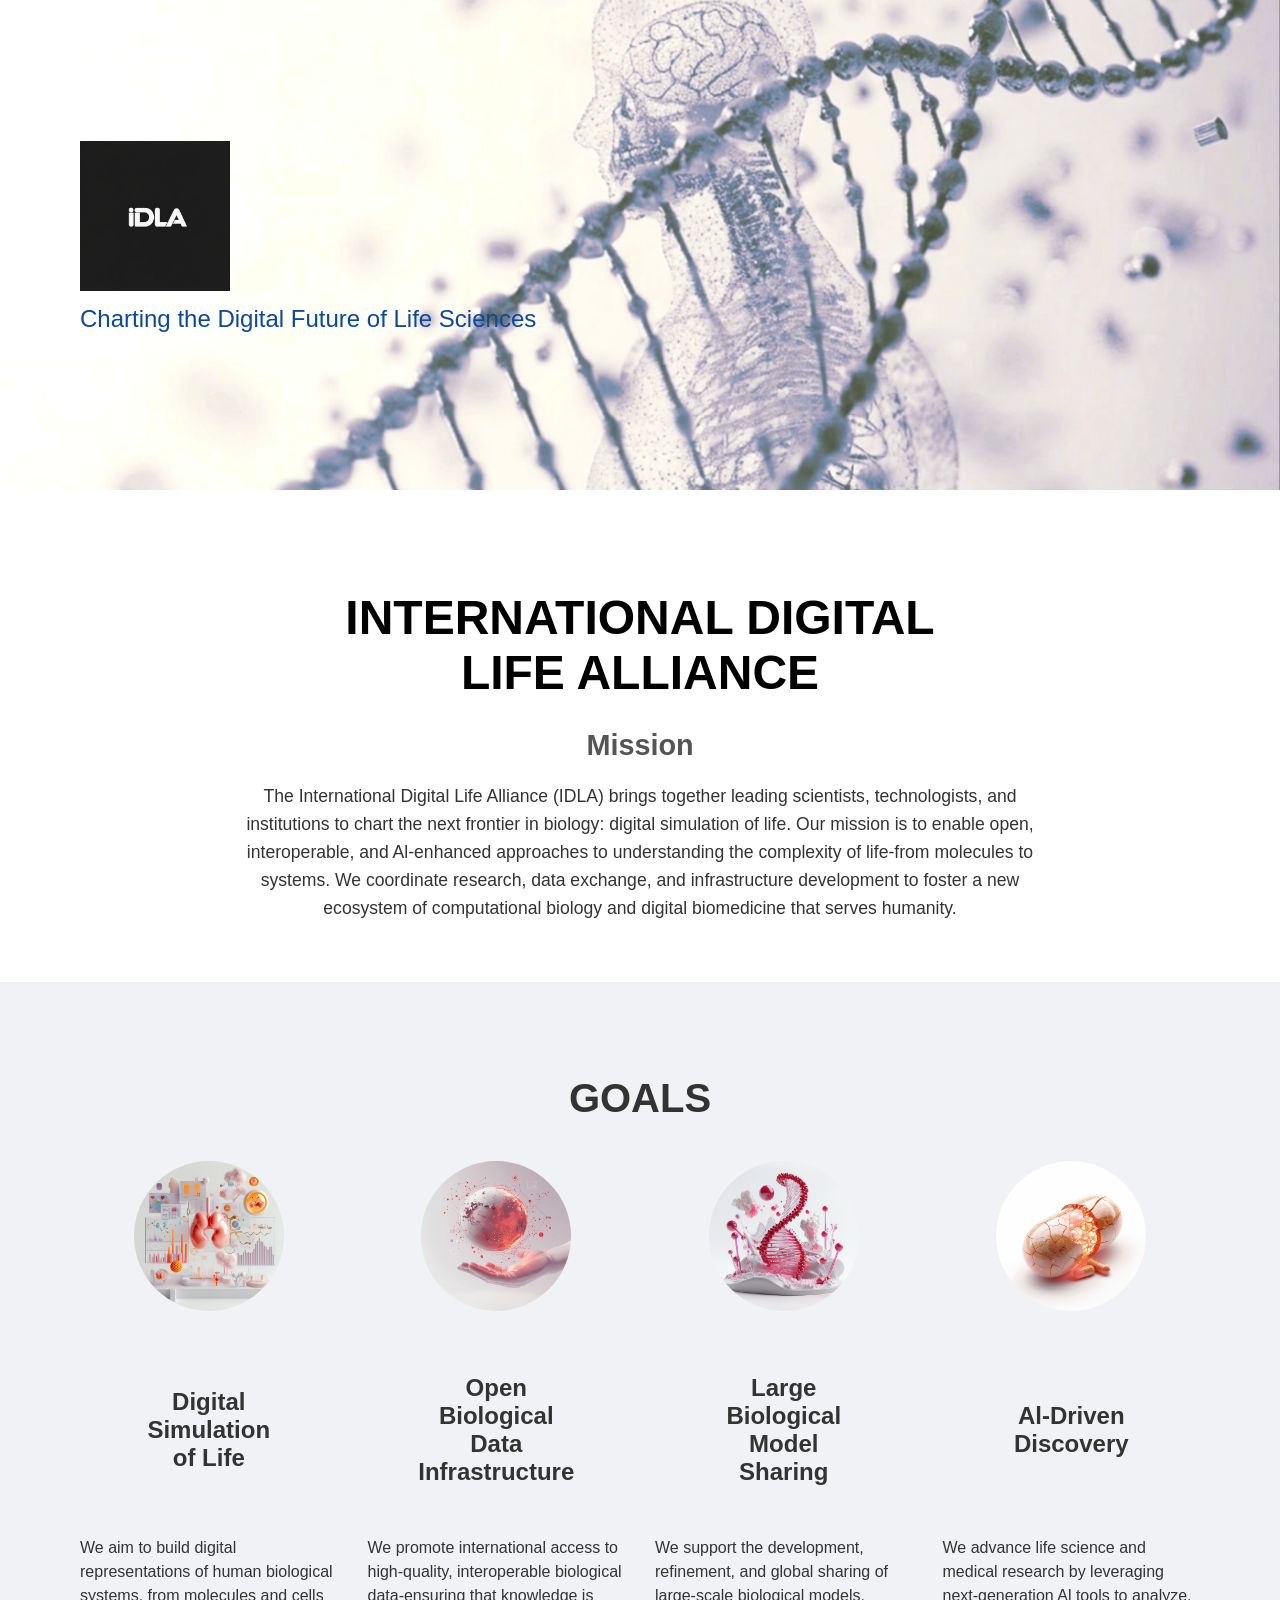
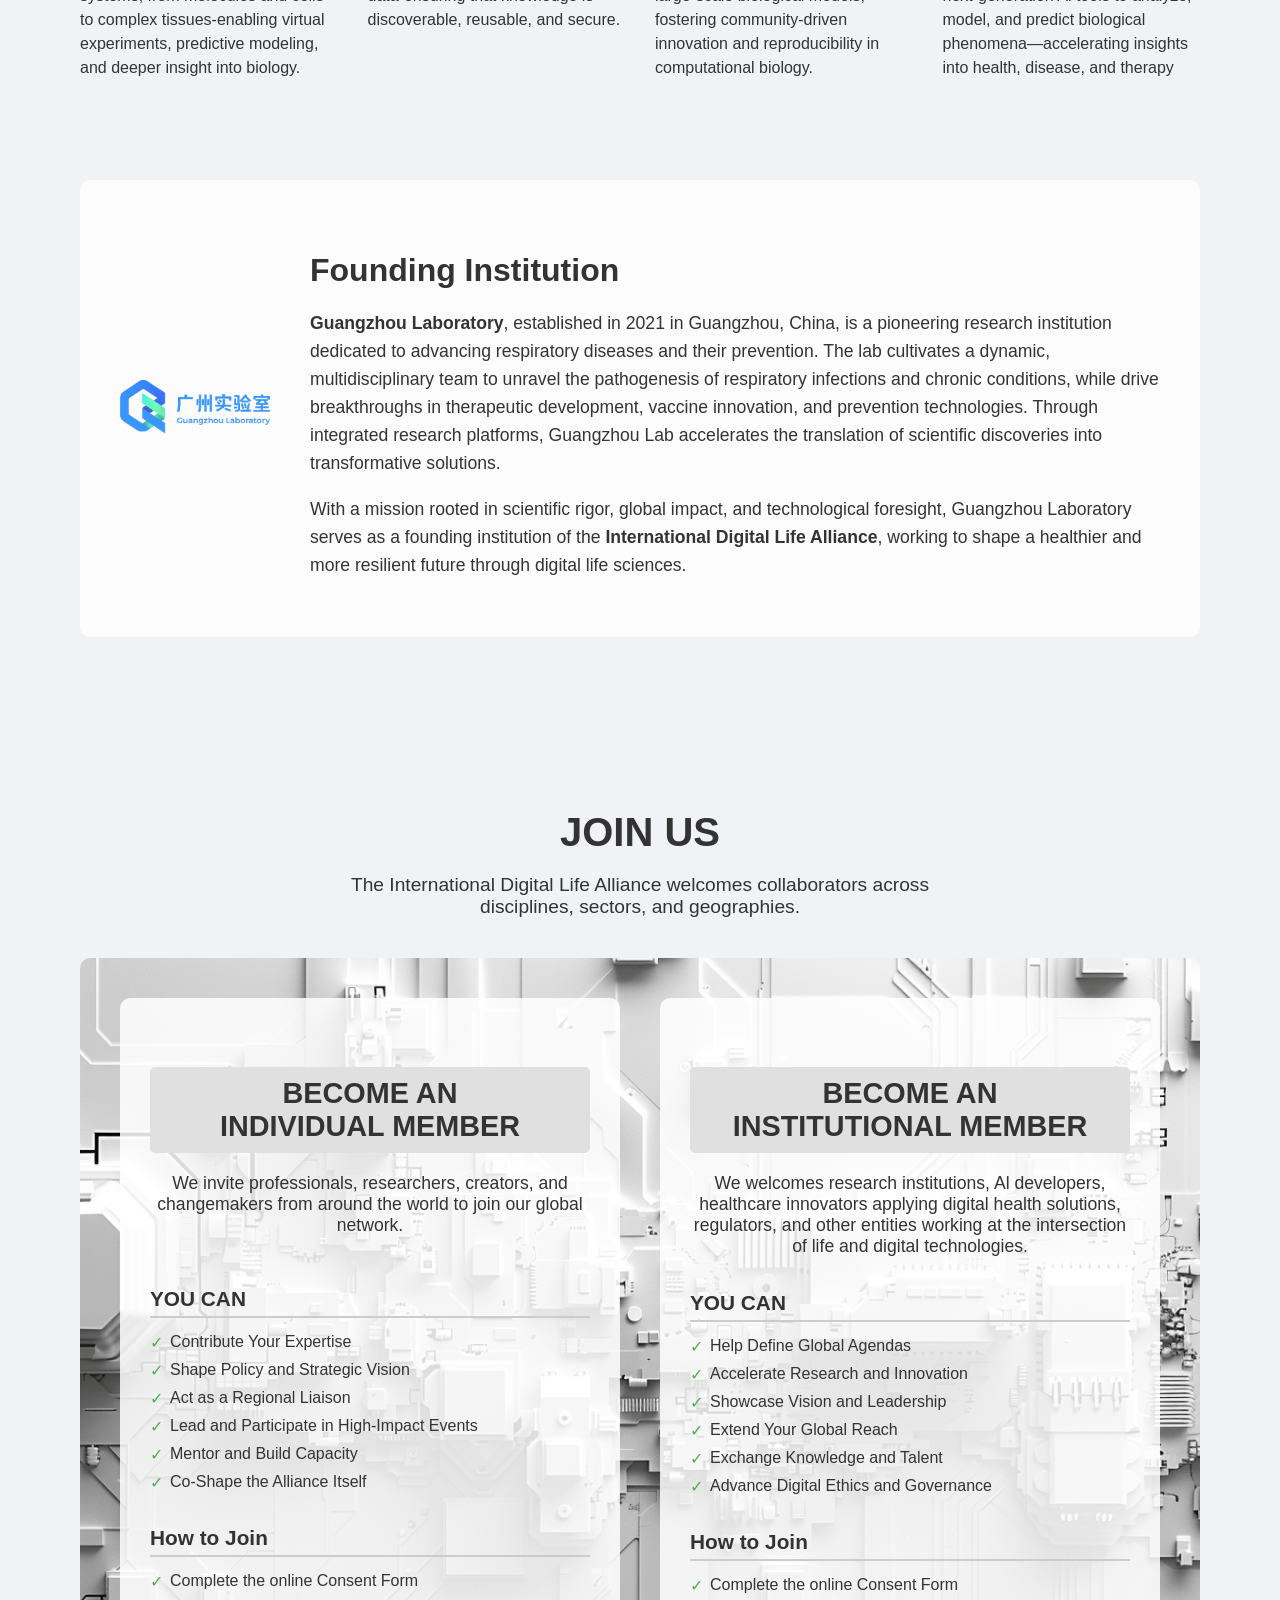
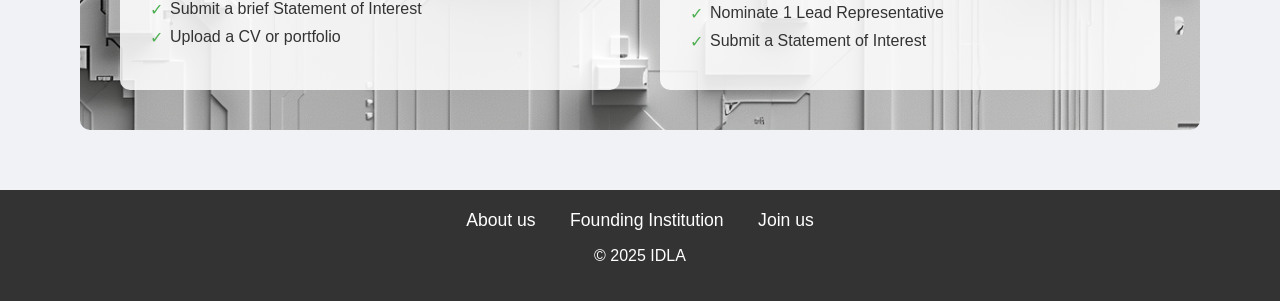
==== index.html @ e8b37e4d "fix:style" ====
<!DOCTYPE html>
<html lang="en">
<head>
    <meta charset="UTF-8">
    <meta name="viewport" content="width=device-width, initial-scale=1.0">
    <title>International Digital Life Alliance</title>
    <link rel="stylesheet" href="css/style.css">
</head>
<body>
    <div class="page" id="page1">
        <header>
            
            <div class="header-content">
                <div class="logo"><img src="figures/MJ_20250717_102444.png" alt="IDLA Logo"></div>
                <h1>Charting the Digital Future of Life Sciences</h1>
            </div>
        </header>
        <main>
            <section class="hero">
                <div class="hero-content">
                    <h2>INTERNATIONAL DIGITAL<br>LIFE ALLIANCE</h2>
                    <h3>Mission</h3>
                    <p>The International Digital Life Alliance (IDLA) brings together leading scientists, technologists, and institutions to chart the next frontier in biology: digital simulation of life. Our mission is to enable open, interoperable, and Al-enhanced approaches to understanding the complexity of life-from molecules to systems. We coordinate research, data exchange, and infrastructure development to foster a new ecosystem of computational biology and digital biomedicine that serves humanity.</p>
                </div>
            </section>
            <section class="goals">
                <h2>GOALS</h2>
                <div class="goals-container">
                    <div class="goal-item">
                        <div class="goal-icon" id="goal-sim"></div>
                        <h3 class="goal-title">Digital<br>Simulation<br>of Life</h3>
                        <div class="goal-p">
                            <p>We aim to build digital representations of human biological systems, from molecules and cells to complex tissues-enabling virtual experiments, predictive modeling, and deeper insight into biology.</p>
                        </div>
                    </div>
                    <div class="goal-item">
                        <div class="goal-icon" id="goal-data"></div>
                        <h3>Open<br>Biological<br>Data<br>Infrastructure</h3>
                        <div class="goal-p">
                            <p>We promote international access to high-quality, interoperable biological data-ensuring that knowledge is discoverable, reusable, and secure.</p>
                        </div>
                    </div>
                    <div class="goal-item">
                        <div class="goal-icon" id="goal-model"></div>
                        <h3>Large<br>Biological<br>Model<br>Sharing</h3>
                        <div class="goal-p">
                            <p>We support the development, refinement, and global sharing of large-scale biological models, fostering community-driven innovation and reproducibility in computational biology.</p>
                        </div>
                    </div>
                    <div class="goal-item">
                        <div class="goal-icon" id="goal-ai"></div>
                        <h3>Al-Driven<br>Discovery</h3>
                        <div class="goal-p">
                            <p>We advance life science and medical research by leveraging next-generation Al tools to analyze, model, and predict biological phenomena—accelerating insights into health, disease, and therapy</p>
                        </div>
                    </div>
                </div>
            </section>
        </main>
    </div>

    <div class="page" id="page2">
        <section class="founding-institution">
            <div class="founding-content">
                <div class="guangzhou-logo">
                    <img src="figures/gslogo.png" alt="Guangzhou Laboratory Logo">
                </div>
                <div class="founding-text">
                    <h3>Founding Institution</h3>
                    <p><strong>Guangzhou Laboratory</strong>, established in 2021 in Guangzhou, China, is a pioneering research institution dedicated to advancing respiratory diseases and their prevention. The lab cultivates a dynamic, multidisciplinary team to unravel the pathogenesis of respiratory infections and chronic conditions, while drive breakthroughs in therapeutic development, vaccine innovation, and prevention technologies. Through integrated research platforms, Guangzhou Lab accelerates the translation of scientific discoveries into transformative solutions.</p>
                    <p>With a mission rooted in scientific rigor, global impact, and technological foresight, Guangzhou Laboratory serves as a founding institution of the <strong>International Digital Life Alliance</strong>, working to shape a healthier and more resilient future through digital life sciences.</p>
                </div>
            </div>
        </section>
        <section class="join-us">
            <h2>JOIN US</h2>
            <p class="join-us-intro">The International Digital Life Alliance welcomes collaborators across<br>disciplines, sectors, and geographies.</p>
            <div class="join-container">
                <div class="join-column">
                    <h4>BECOME AN<br>INDIVIDUAL MEMBER</h4>
                    <p>We invite professionals, researchers, creators, and changemakers from around the world to join our global network.</p>
                    <div class="join-details">
                        <h5>YOU CAN</h5>
                        <ul>
                            <li>Contribute Your Expertise</li>
                            <li>Shape Policy and Strategic Vision</li>
                            <li>Act as a Regional Liaison</li>
                            <li>Lead and Participate in High-Impact Events</li>
                            <li>Mentor and Build Capacity</li>
                            <li>Co-Shape the Alliance Itself</li>
                        </ul>
                    </div>
                    <div class="how-to-join">
                        <h5>How to Join</h5>
                        <ul>
                            <li>Complete the online Consent Form</li>
                            <li>Submit a brief Statement of Interest</li>
                            <li>Upload a CV or portfolio</li>
                        </ul>
                    </div>
                </div>
                <div class="join-column">
                    <h4>BECOME AN<br>INSTITUTIONAL MEMBER</h4>
                    <p>We welcomes research institutions, Al developers, healthcare innovators applying digital health solutions, regulators, and other entities working at the intersection of life and digital technologies.</p>
                    <div class="join-details">
                        <h5>YOU CAN</h5>
                        <ul>
                            <li>Help Define Global Agendas</li>
                            <li>Accelerate Research and Innovation</li>
                            <li>Showcase Vision and Leadership</li>
                            <li>Extend Your Global Reach</li>
                            <li>Exchange Knowledge and Talent</li>
                            <li>Advance Digital Ethics and Governance</li>
                        </ul>
                    </div>
                     <div class="how-to-join">
                        <h5>How to Join</h5>
                        <ul>
                            <li>Complete the online Consent Form</li>
                            <li>Nominate 1 Lead Representative</li>
                            <li>Submit a Statement of Interest</li>
                        </ul>
                    </div>
                </div>
            </div>
        </section>
        <footer>
            <nav>
                <a href="#page1">About us</a>
                <a href="#page2">Founding Institution</a>
                <a href="#page2">Join us</a>
            </nav>
            <p>© 2025 IDLA</p>
        </footer>
    </div>
</body>
</html>
---- css/style.css ----
/* Basic Styles */
body, html {
    margin: 0;
    padding: 0;
    font-family: sans-serif;
    background-color: #f0f2f5;
    color: #333;
}

.page {
    width: 100%;
    /* min-height: 100vh; */ /* We'll control height more directly */
    display: flex;
    flex-direction: column;
}

#page1 {
     background-color: #fff;
}

#page2 {
    background-color: #f0f2f5;
}

/* Header */
header {
    position: relative;
    height: 50vh; /* Adjust as needed */
    display: flex;
    align-items: center;
    justify-content: flex-start;
    color: white;
    text-align: left;
    padding: 20px 80px;
    overflow: hidden;
    background-image: url('../figures/MJ.png');
    background-size: cover;
    background-position: center;
}

.header-content {
    position: relative;
    z-index: 1;
}


header .logo img {
    max-width: 150px; /* Adjust as needed */
}

header h1 {
    font-size: 1.5em;
    font-weight: normal;
    color: #0d47a1; /* Dark blue color */
    /* border-left: 3px solid #0d47a1; Matching border color */
    /* padding-left: 15px; */
    margin-top: 10px;
}

/* Hero Section */
.hero {
    background-color: #fff;
    padding: 60px 80px;
    text-align: center;
}

.hero-content h2 {
    font-size: 3em;
    color: #000;
    margin-bottom: 20px;
}

.hero-content h3 {
    font-size: 1.8em;
    color: #555;
    margin-bottom: 20px;
}

.hero-content p {
    font-size: 1.1em;
    line-height: 1.6;
    max-width: 800px;
    margin: 0 auto;
}

/* Goals Section */
.goals {
    background-color: #f0f2f5;
    padding: 60px 80px;
    text-align: center;
}

.goals h2 {
    font-size: 2.5em;
    margin-bottom: 40px;
}

.goals-container {
    display: flex;
    justify-content: space-around;
    gap: 30px;
    /* align-items: center;  */
}

.goal-item {
    flex-basis: 25%;
    text-align: center;
    display: flex; /* Use flexbox for vertical alignment */
    flex-direction: column; /* Stack items vertically */
}

.goal-icon {
    width: 150px;
    height: 150px;
    border-radius: 50%;
    background-color: #ccc; /* Placeholder */
    margin: 0 auto 20px;
    background-size: cover;
    background-position: center;
}

/* Placeholder IDs for specific goal images */
#goal-sim { background-image: url('../figures/MJ_20250716_151013.png'); }
#goal-data { background-image: url('../figures/MJ_20250716_154531.png'); }
#goal-model { background-image: url('../figures/MJ_20250716_160033.png'); }
#goal-ai { background-image: url('../figures/MJ_20250716_160806.png'); }

.goal-item h3 {
    font-size: 1.5em;
    height: 150px;
    margin-bottom: 15px;
    flex-grow: 1; /* Allow title to grow and fill space */
    display: flex;
    align-items: center;
    justify-content: center;
}
.goal-p {
    height: 120px;
    display: flex;
    align-items: flex-start;
}

.goal-item p {
    font-size: 1em;
    line-height: 1.5;
    text-align: left;
}

/* Founding Institution Section */
.founding-institution {
    background-image: url('../figures/gs.png'); /* Replace with actual image */
    background-size: cover;
    background-position: center;
    padding: 80px;
}

.founding-content {
    display: flex;
    align-items: center;
    gap: 40px;
    background-color: rgba(255, 255, 255, 0.8); /* Increased transparency */
    padding: 40px;
    border-radius: 10px;
    max-width: 1200px;
    margin: 0 auto;
}

.guangzhou-logo img {
    max-width: 150px;
}

.founding-text h3 {
    font-size: 2em;
    margin-bottom: 20px;
}

.founding-text p {
    font-size: 1.1em;
    line-height: 1.6;
}

/* Join Us Section */
.join-us {
    padding: 60px 80px;
    background-color: #f0f2f5; /* Set a base background color */
}

.join-us h2 {
    text-align: center;
    font-size: 2.5em;
    margin-bottom: 10px;
}

.join-us-intro {
    text-align: center;
    font-size: 1.2em;
    margin-bottom: 40px;
}

.join-container {
    display: flex;
    justify-content: space-around;
    gap: 40px;
    max-width: 1200px;
    margin: 0 auto;
    background-image: url('../figures/MJ_20250716_113150.png'); /* Apply background to this container */
    background-size: cover;
    background-position: center;
    padding: 40px; /* Add padding to the container */
    border-radius: 10px; /* Optional: adds rounded corners */
}

.join-column {
    background-color: rgba(255, 255, 255, 0.85);
    padding: 30px;
    border-radius: 10px;
    flex-basis: 45%;
}

.join-column h4 {
    font-size: 1.8em;
    text-align: center;
    margin-bottom: 20px;
    background-color: #e0e0e0; /* Grey background for titles */
    padding: 10px;
    border-radius: 5px;
}

.join-column > p {
    text-align: center;
    font-size: 1.1em;
    min-height: 80px;
}

.join-details h5, .how-to-join h5 {
    font-size: 1.3em;
    margin-bottom: 15px;
    border-bottom: 2px solid #ccc;
    padding-bottom: 5px;
}

.join-details ul, .how-to-join ul {
    list-style: none;
    padding: 0;
    margin: 0;
}

.join-details li, .how-to-join li {
    font-size: 1em;
    margin-bottom: 10px;
    padding-left: 20px;
    position: relative;
}

.join-details li::before, .how-to-join li::before {
    content: '✓';
    position: absolute;
    left: 0;
    color: #4CAF50;
}

/* Footer */
footer {
    background-color: #333;
    color: white;
    padding: 20px 80px;
    text-align: center;
}

footer nav {
    margin-bottom: 15px;
}

footer nav a {
    color: white;
    text-decoration: none;
    margin: 0 15px;
    font-size: 1.1em;
}

footer nav a:hover {
    text-decoration: underline;
}
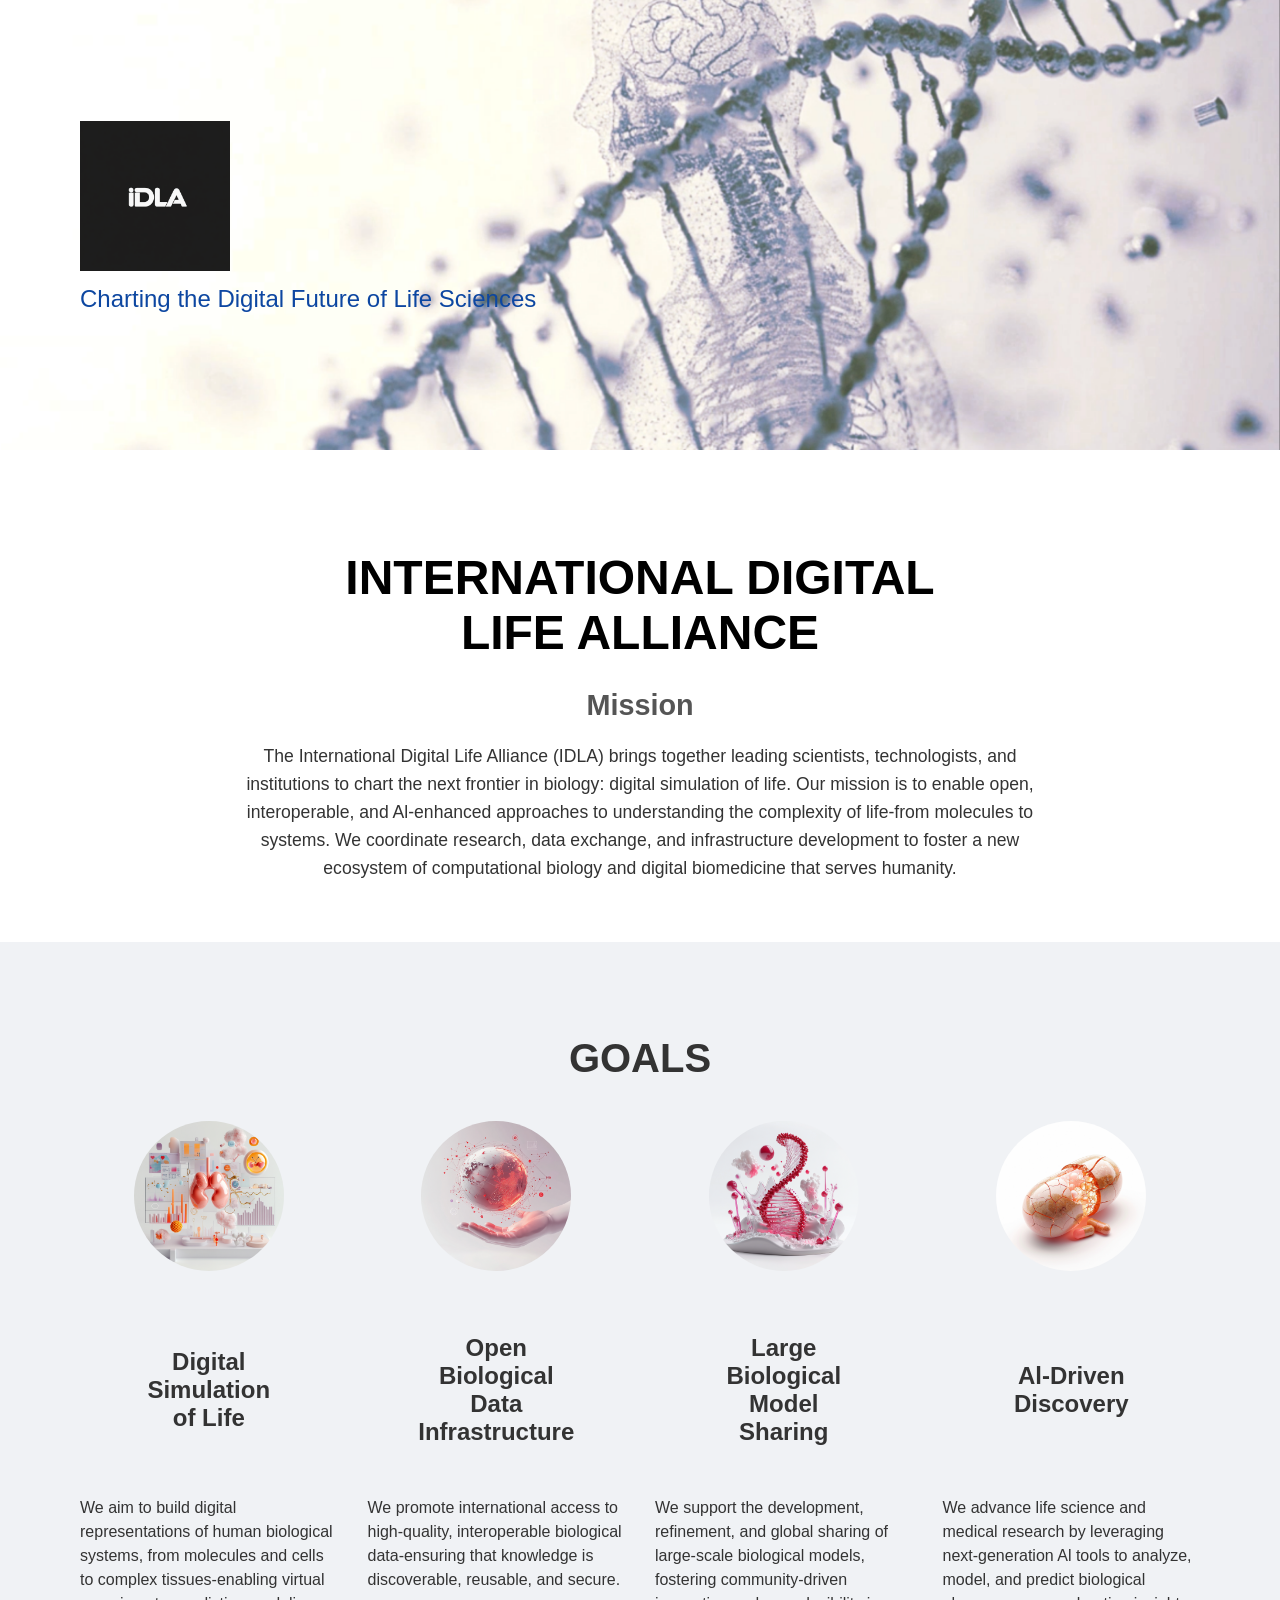
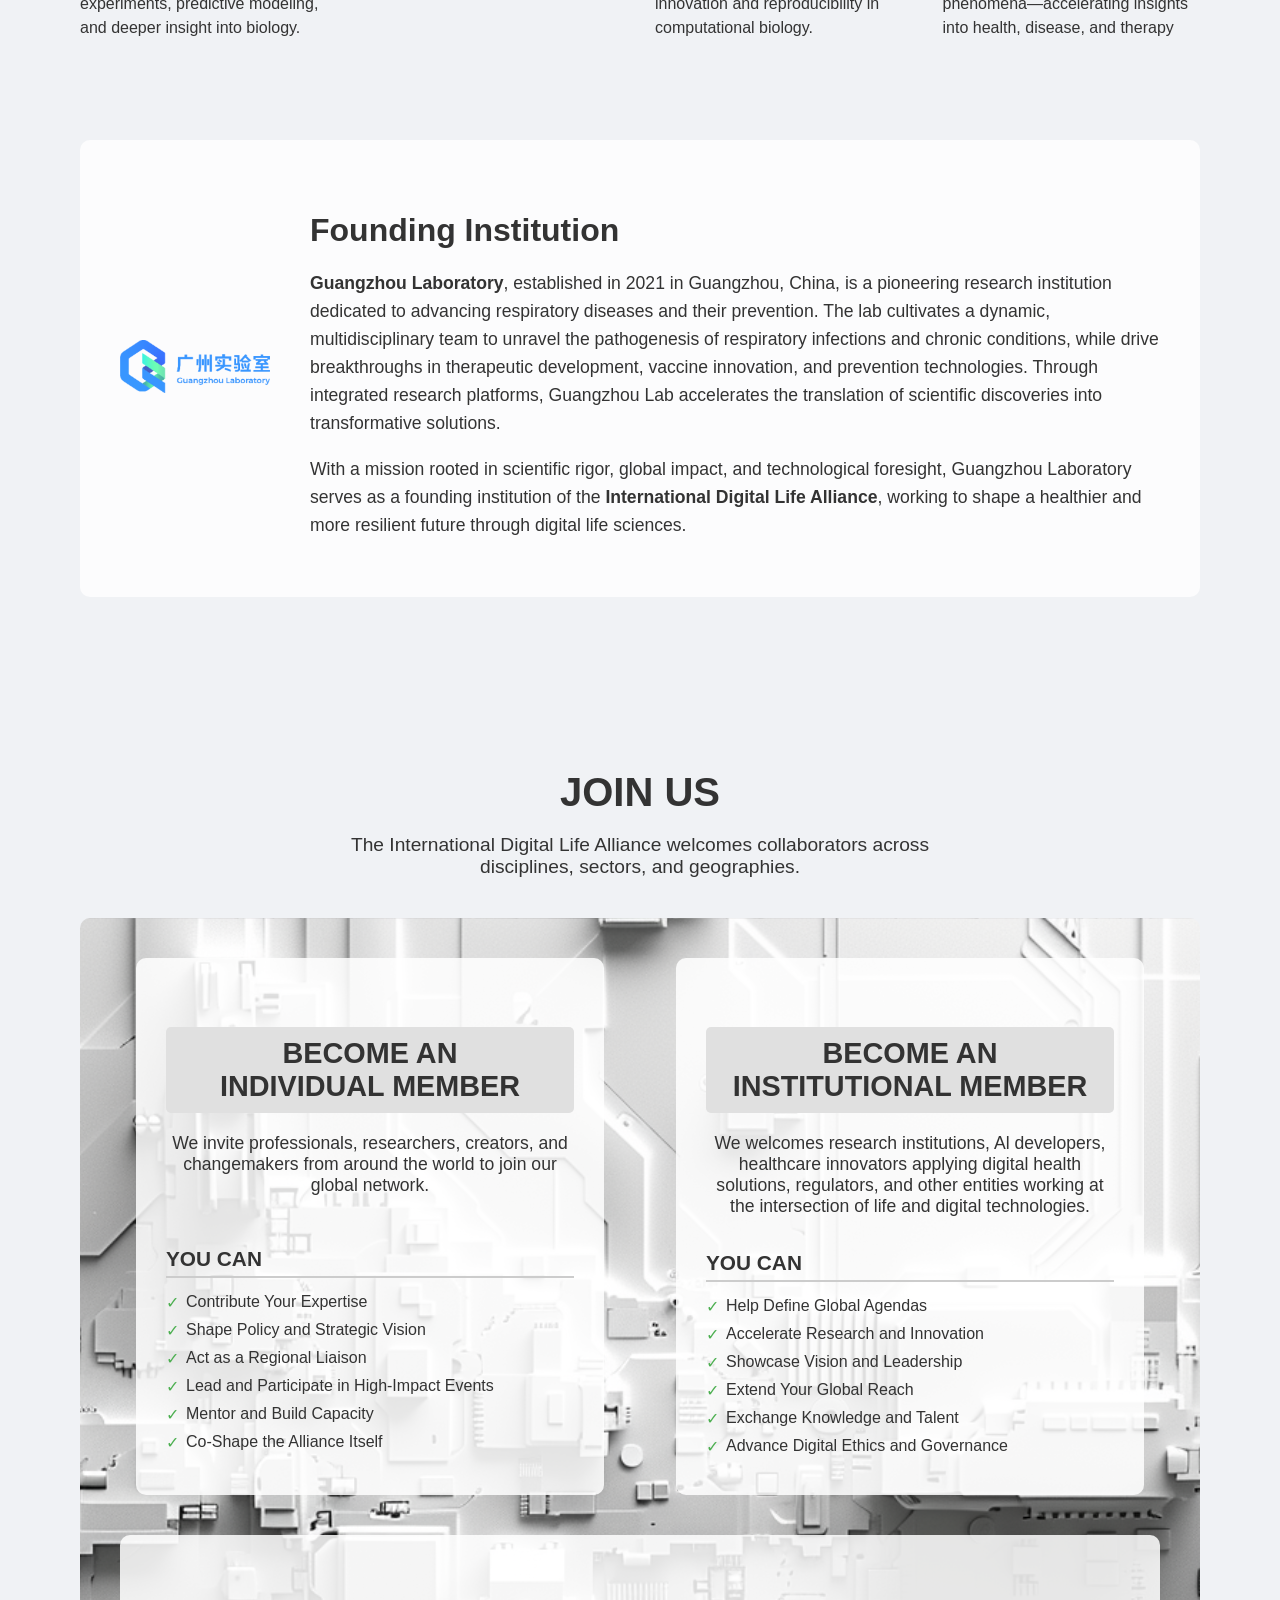
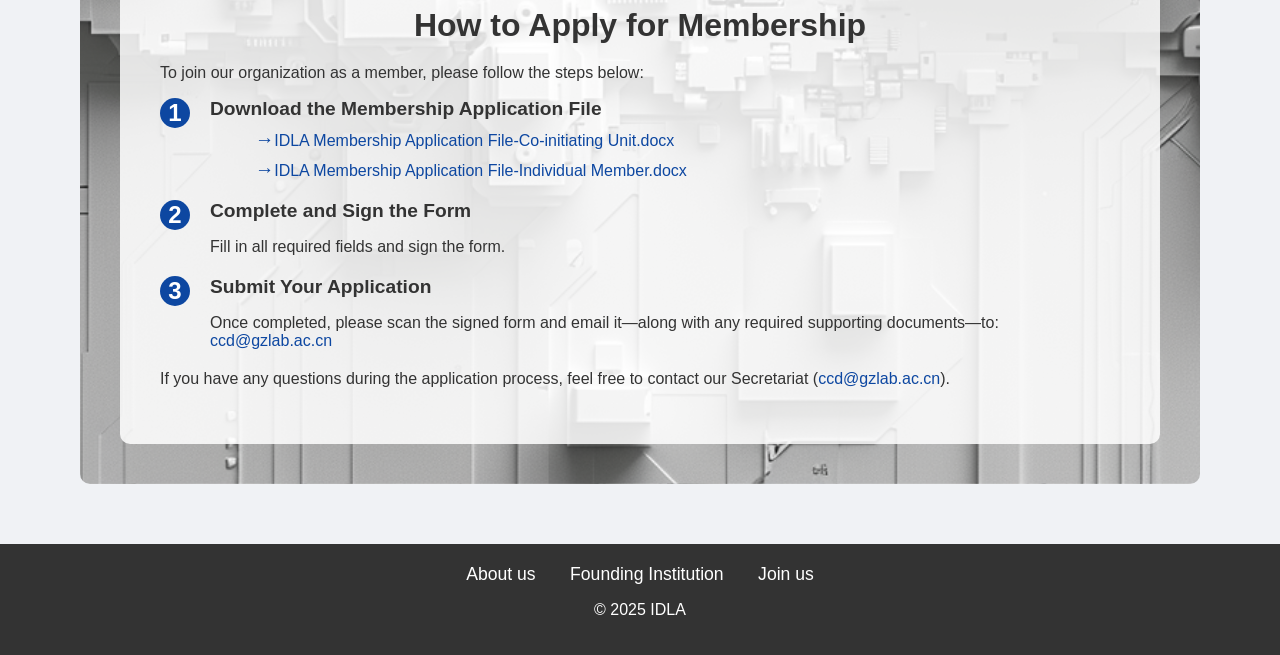
==== commit ed99ad96: "feat: Add 'How to Apply' section and update styling - Removes the 'How to Join' section from individ" ====
--- a/index.html
+++ b/index.html
@@ -1,137 +1,145 @@
-<!DOCTYPE html>
-<html lang="en">
-<head>
-    <meta charset="UTF-8">
-    <meta name="viewport" content="width=device-width, initial-scale=1.0">
-    <title>International Digital Life Alliance</title>
-    <link rel="stylesheet" href="css/style.css">
-</head>
-<body>
-    <div class="page" id="page1">
-        <header>
-            
-            <div class="header-content">
-                <div class="logo"><img src="figures/MJ_20250717_102444.png" alt="IDLA Logo"></div>
-                <h1>Charting the Digital Future of Life Sciences</h1>
-            </div>
-        </header>
-        <main>
-            <section class="hero">
-                <div class="hero-content">
-                    <h2>INTERNATIONAL DIGITAL<br>LIFE ALLIANCE</h2>
-                    <h3>Mission</h3>
-                    <p>The International Digital Life Alliance (IDLA) brings together leading scientists, technologists, and institutions to chart the next frontier in biology: digital simulation of life. Our mission is to enable open, interoperable, and Al-enhanced approaches to understanding the complexity of life-from molecules to systems. We coordinate research, data exchange, and infrastructure development to foster a new ecosystem of computational biology and digital biomedicine that serves humanity.</p>
-                </div>
-            </section>
-            <section class="goals">
-                <h2>GOALS</h2>
-                <div class="goals-container">
-                    <div class="goal-item">
-                        <div class="goal-icon" id="goal-sim"></div>
-                        <h3 class="goal-title">Digital<br>Simulation<br>of Life</h3>
-                        <div class="goal-p">
-                            <p>We aim to build digital representations of human biological systems, from molecules and cells to complex tissues-enabling virtual experiments, predictive modeling, and deeper insight into biology.</p>
-                        </div>
-                    </div>
-                    <div class="goal-item">
-                        <div class="goal-icon" id="goal-data"></div>
-                        <h3>Open<br>Biological<br>Data<br>Infrastructure</h3>
-                        <div class="goal-p">
-                            <p>We promote international access to high-quality, interoperable biological data-ensuring that knowledge is discoverable, reusable, and secure.</p>
-                        </div>
-                    </div>
-                    <div class="goal-item">
-                        <div class="goal-icon" id="goal-model"></div>
-                        <h3>Large<br>Biological<br>Model<br>Sharing</h3>
-                        <div class="goal-p">
-                            <p>We support the development, refinement, and global sharing of large-scale biological models, fostering community-driven innovation and reproducibility in computational biology.</p>
-                        </div>
-                    </div>
-                    <div class="goal-item">
-                        <div class="goal-icon" id="goal-ai"></div>
-                        <h3>Al-Driven<br>Discovery</h3>
-                        <div class="goal-p">
-                            <p>We advance life science and medical research by leveraging next-generation Al tools to analyze, model, and predict biological phenomena—accelerating insights into health, disease, and therapy</p>
-                        </div>
-                    </div>
-                </div>
-            </section>
-        </main>
-    </div>
-
-    <div class="page" id="page2">
-        <section class="founding-institution">
-            <div class="founding-content">
-                <div class="guangzhou-logo">
-                    <img src="figures/gslogo.png" alt="Guangzhou Laboratory Logo">
-                </div>
-                <div class="founding-text">
-                    <h3>Founding Institution</h3>
-                    <p><strong>Guangzhou Laboratory</strong>, established in 2021 in Guangzhou, China, is a pioneering research institution dedicated to advancing respiratory diseases and their prevention. The lab cultivates a dynamic, multidisciplinary team to unravel the pathogenesis of respiratory infections and chronic conditions, while drive breakthroughs in therapeutic development, vaccine innovation, and prevention technologies. Through integrated research platforms, Guangzhou Lab accelerates the translation of scientific discoveries into transformative solutions.</p>
-                    <p>With a mission rooted in scientific rigor, global impact, and technological foresight, Guangzhou Laboratory serves as a founding institution of the <strong>International Digital Life Alliance</strong>, working to shape a healthier and more resilient future through digital life sciences.</p>
-                </div>
-            </div>
-        </section>
-        <section class="join-us">
-            <h2>JOIN US</h2>
-            <p class="join-us-intro">The International Digital Life Alliance welcomes collaborators across<br>disciplines, sectors, and geographies.</p>
-            <div class="join-container">
-                <div class="join-column">
-                    <h4>BECOME AN<br>INDIVIDUAL MEMBER</h4>
-                    <p>We invite professionals, researchers, creators, and changemakers from around the world to join our global network.</p>
-                    <div class="join-details">
-                        <h5>YOU CAN</h5>
-                        <ul>
-                            <li>Contribute Your Expertise</li>
-                            <li>Shape Policy and Strategic Vision</li>
-                            <li>Act as a Regional Liaison</li>
-                            <li>Lead and Participate in High-Impact Events</li>
-                            <li>Mentor and Build Capacity</li>
-                            <li>Co-Shape the Alliance Itself</li>
-                        </ul>
-                    </div>
-                    <div class="how-to-join">
-                        <h5>How to Join</h5>
-                        <ul>
-                            <li>Complete the online Consent Form</li>
-                            <li>Submit a brief Statement of Interest</li>
-                            <li>Upload a CV or portfolio</li>
-                        </ul>
-                    </div>
-                </div>
-                <div class="join-column">
-                    <h4>BECOME AN<br>INSTITUTIONAL MEMBER</h4>
-                    <p>We welcomes research institutions, Al developers, healthcare innovators applying digital health solutions, regulators, and other entities working at the intersection of life and digital technologies.</p>
-                    <div class="join-details">
-                        <h5>YOU CAN</h5>
-                        <ul>
-                            <li>Help Define Global Agendas</li>
-                            <li>Accelerate Research and Innovation</li>
-                            <li>Showcase Vision and Leadership</li>
-                            <li>Extend Your Global Reach</li>
-                            <li>Exchange Knowledge and Talent</li>
-                            <li>Advance Digital Ethics and Governance</li>
-                        </ul>
-                    </div>
-                     <div class="how-to-join">
-                        <h5>How to Join</h5>
-                        <ul>
-                            <li>Complete the online Consent Form</li>
-                            <li>Nominate 1 Lead Representative</li>
-                            <li>Submit a Statement of Interest</li>
-                        </ul>
-                    </div>
-                </div>
-            </div>
-        </section>
-        <footer>
-            <nav>
-                <a href="#page1">About us</a>
-                <a href="#page2">Founding Institution</a>
-                <a href="#page2">Join us</a>
-            </nav>
-            <p>© 2025 IDLA</p>
-        </footer>
-    </div>
-</body>
+<!DOCTYPE html>
+<html lang="en">
+<head>
+    <meta charset="UTF-8">
+    <meta name="viewport" content="width=device-width, initial-scale=1.0">
+    <title>International Digital Life Alliance</title>
+    <link rel="stylesheet" href="css/style.css">
+</head>
+<body>
+    <div class="page" id="page1">
+        <header>
+            
+            <div class="header-content">
+                <div class="logo"><img src="figures/MJ_20250717_102444.png" alt="IDLA Logo"></div>
+                <h1>Charting the Digital Future of Life Sciences</h1>
+            </div>
+        </header>
+        <main>
+            <section class="hero">
+                <div class="hero-content">
+                    <h2>INTERNATIONAL DIGITAL<br>LIFE ALLIANCE</h2>
+                    <h3>Mission</h3>
+                    <p>The International Digital Life Alliance (IDLA) brings together leading scientists, technologists, and institutions to chart the next frontier in biology: digital simulation of life. Our mission is to enable open, interoperable, and Al-enhanced approaches to understanding the complexity of life-from molecules to systems. We coordinate research, data exchange, and infrastructure development to foster a new ecosystem of computational biology and digital biomedicine that serves humanity.</p>
+                </div>
+            </section>
+            <section class="goals">
+                <h2>GOALS</h2>
+                <div class="goals-container">
+                    <div class="goal-item">
+                        <div class="goal-icon" id="goal-sim"></div>
+                        <h3 class="goal-title">Digital<br>Simulation<br>of Life</h3>
+                        <div class="goal-p">
+                            <p>We aim to build digital representations of human biological systems, from molecules and cells to complex tissues-enabling virtual experiments, predictive modeling, and deeper insight into biology.</p>
+                        </div>
+                    </div>
+                    <div class="goal-item">
+                        <div class="goal-icon" id="goal-data"></div>
+                        <h3>Open<br>Biological<br>Data<br>Infrastructure</h3>
+                        <div class="goal-p">
+                            <p>We promote international access to high-quality, interoperable biological data-ensuring that knowledge is discoverable, reusable, and secure.</p>
+                        </div>
+                    </div>
+                    <div class="goal-item">
+                        <div class="goal-icon" id="goal-model"></div>
+                        <h3>Large<br>Biological<br>Model<br>Sharing</h3>
+                        <div class="goal-p">
+                            <p>We support the development, refinement, and global sharing of large-scale biological models, fostering community-driven innovation and reproducibility in computational biology.</p>
+                        </div>
+                    </div>
+                    <div class="goal-item">
+                        <div class="goal-icon" id="goal-ai"></div>
+                        <h3>Al-Driven<br>Discovery</h3>
+                        <div class="goal-p">
+                            <p>We advance life science and medical research by leveraging next-generation Al tools to analyze, model, and predict biological phenomena—accelerating insights into health, disease, and therapy</p>
+                        </div>
+                    </div>
+                </div>
+            </section>
+        </main>
+    </div>
+
+    <div class="page" id="page2">
+        <section class="founding-institution">
+            <div class="founding-content">
+                <div class="guangzhou-logo">
+                    <img src="figures/gslogo.png" alt="Guangzhou Laboratory Logo">
+                </div>
+                <div class="founding-text">
+                    <h3>Founding Institution</h3>
+                    <p><strong>Guangzhou Laboratory</strong>, established in 2021 in Guangzhou, China, is a pioneering research institution dedicated to advancing respiratory diseases and their prevention. The lab cultivates a dynamic, multidisciplinary team to unravel the pathogenesis of respiratory infections and chronic conditions, while drive breakthroughs in therapeutic development, vaccine innovation, and prevention technologies. Through integrated research platforms, Guangzhou Lab accelerates the translation of scientific discoveries into transformative solutions.</p>
+                    <p>With a mission rooted in scientific rigor, global impact, and technological foresight, Guangzhou Laboratory serves as a founding institution of the <strong>International Digital Life Alliance</strong>, working to shape a healthier and more resilient future through digital life sciences.</p>
+                </div>
+            </div>
+        </section>
+        <section class="join-us">
+            <h2>JOIN US</h2>
+            <p class="join-us-intro">The International Digital Life Alliance welcomes collaborators across<br>disciplines, sectors, and geographies.</p>
+            <div class="join-us-background">
+                <div class="join-container">
+                    <div class="join-column">
+                        <h4>BECOME AN<br>INDIVIDUAL MEMBER</h4>
+                        <p>We invite professionals, researchers, creators, and changemakers from around the world to join our global network.</p>
+                        <div class="join-details">
+                            <h5>YOU CAN</h5>
+                            <ul>
+                                <li>Contribute Your Expertise</li>
+                                <li>Shape Policy and Strategic Vision</li>
+                                <li>Act as a Regional Liaison</li>
+                                <li>Lead and Participate in High-Impact Events</li>
+                                <li>Mentor and Build Capacity</li>
+                                <li>Co-Shape the Alliance Itself</li>
+                            </ul>
+                        </div>
+                    </div>
+                    <div class="join-column">
+                        <h4>BECOME AN<br>INSTITUTIONAL MEMBER</h4>
+                        <p>We welcomes research institutions, Al developers, healthcare innovators applying digital health solutions, regulators, and other entities working at the intersection of life and digital technologies.</p>
+                        <div class="join-details">
+                            <h5>YOU CAN</h5>
+                            <ul>
+                                <li>Help Define Global Agendas</li>
+                                <li>Accelerate Research and Innovation</li>
+                                <li>Showcase Vision and Leadership</li>
+                                <li>Extend Your Global Reach</li>
+                                <li>Exchange Knowledge and Talent</li>
+                                <li>Advance Digital Ethics and Governance</li>
+                            </ul>
+                        </div>
+                    </div>
+                </div>
+                <div class="how-to-apply">
+                    <h3>How to Apply for Membership</h3>
+                    <p>To join our organization as a member, please follow the steps below:</p>
+                    <ol>
+                        <li>
+                            <strong>Download the Membership Application File</strong>
+                            <ul>
+                                <li><a href="docs/IDLA Membership Application File-Co-initiating Unit.docx" download>IDLA Membership Application File-Co-initiating Unit.docx</a></li>
+                                <li><a href="docs/IDLA Membership Application File-Individual Member.docx" download>IDLA Membership Application File-Individual Member.docx</a></li>
+                            </ul>
+                        </li>
+                        <li>
+                            <strong>Complete and Sign the Form</strong>
+                            <p>Fill in all required fields and sign the form.</p>
+                        </li>
+                        <li>
+                            <strong>Submit Your Application</strong>
+                            <p>Once completed, please scan the signed form and email it—along with any required supporting documents—to: <a href="mailto:ccd@gzlab.ac.cn">ccd@gzlab.ac.cn</a></p>
+                        </li>
+                    </ol>
+                    <p>If you have any questions during the application process, feel free to contact our Secretariat (<a href="mailto:ccd@gzlab.ac.cn">ccd@gzlab.ac.cn</a>).</p>
+                </div>
+            </div>
+        </section>
+        <footer>
+            <nav>
+                <a href="#page1">About us</a>
+                <a href="#page2">Founding Institution</a>
+                <a href="#page2">Join us</a>
+            </nav>
+            <p>© 2025 IDLA</p>
+        </footer>
+    </div>
+</body>
 </html>
--- a/css/style.css
+++ b/css/style.css
@@ -1,283 +1,376 @@
-/* Basic Styles */
-body, html {
-    margin: 0;
-    padding: 0;
-    font-family: sans-serif;
-    background-color: #f0f2f5;
-    color: #333;
-}
-
-.page {
-    width: 100%;
-    /* min-height: 100vh; */ /* We'll control height more directly */
-    display: flex;
-    flex-direction: column;
-}
-
-#page1 {
-     background-color: #fff;
-}
-
-#page2 {
-    background-color: #f0f2f5;
-}
-
-/* Header */
-header {
-    position: relative;
-    height: 50vh; /* Adjust as needed */
-    display: flex;
-    align-items: center;
-    justify-content: flex-start;
-    color: white;
-    text-align: left;
-    padding: 20px 80px;
-    overflow: hidden;
-    background-image: url('../figures/MJ.png');
-    background-size: cover;
-    background-position: center;
-}
-
-.header-content {
-    position: relative;
-    z-index: 1;
-}
-
-
-header .logo img {
-    max-width: 150px; /* Adjust as needed */
-}
-
-header h1 {
-    font-size: 1.5em;
-    font-weight: normal;
-    color: #0d47a1; /* Dark blue color */
-    /* border-left: 3px solid #0d47a1; Matching border color */
-    /* padding-left: 15px; */
-    margin-top: 10px;
-}
-
-/* Hero Section */
-.hero {
-    background-color: #fff;
-    padding: 60px 80px;
-    text-align: center;
-}
-
-.hero-content h2 {
-    font-size: 3em;
-    color: #000;
-    margin-bottom: 20px;
-}
-
-.hero-content h3 {
-    font-size: 1.8em;
-    color: #555;
-    margin-bottom: 20px;
-}
-
-.hero-content p {
-    font-size: 1.1em;
-    line-height: 1.6;
-    max-width: 800px;
-    margin: 0 auto;
-}
-
-/* Goals Section */
-.goals {
-    background-color: #f0f2f5;
-    padding: 60px 80px;
-    text-align: center;
-}
-
-.goals h2 {
-    font-size: 2.5em;
-    margin-bottom: 40px;
-}
-
-.goals-container {
-    display: flex;
-    justify-content: space-around;
-    gap: 30px;
-    /* align-items: center;  */
-}
-
-.goal-item {
-    flex-basis: 25%;
-    text-align: center;
-    display: flex; /* Use flexbox for vertical alignment */
-    flex-direction: column; /* Stack items vertically */
-}
-
-.goal-icon {
-    width: 150px;
-    height: 150px;
-    border-radius: 50%;
-    background-color: #ccc; /* Placeholder */
-    margin: 0 auto 20px;
-    background-size: cover;
-    background-position: center;
-}
-
-/* Placeholder IDs for specific goal images */
-#goal-sim { background-image: url('../figures/MJ_20250716_151013.png'); }
-#goal-data { background-image: url('../figures/MJ_20250716_154531.png'); }
-#goal-model { background-image: url('../figures/MJ_20250716_160033.png'); }
-#goal-ai { background-image: url('../figures/MJ_20250716_160806.png'); }
-
-.goal-item h3 {
-    font-size: 1.5em;
-    height: 150px;
-    margin-bottom: 15px;
-    flex-grow: 1; /* Allow title to grow and fill space */
-    display: flex;
-    align-items: center;
-    justify-content: center;
-}
-.goal-p {
-    height: 120px;
-    display: flex;
-    align-items: flex-start;
-}
-
-.goal-item p {
-    font-size: 1em;
-    line-height: 1.5;
-    text-align: left;
-}
-
-/* Founding Institution Section */
-.founding-institution {
-    background-image: url('../figures/gs.png'); /* Replace with actual image */
-    background-size: cover;
-    background-position: center;
-    padding: 80px;
-}
-
-.founding-content {
-    display: flex;
-    align-items: center;
-    gap: 40px;
-    background-color: rgba(255, 255, 255, 0.8); /* Increased transparency */
-    padding: 40px;
-    border-radius: 10px;
-    max-width: 1200px;
-    margin: 0 auto;
-}
-
-.guangzhou-logo img {
-    max-width: 150px;
-}
-
-.founding-text h3 {
-    font-size: 2em;
-    margin-bottom: 20px;
-}
-
-.founding-text p {
-    font-size: 1.1em;
-    line-height: 1.6;
-}
-
-/* Join Us Section */
-.join-us {
-    padding: 60px 80px;
-    background-color: #f0f2f5; /* Set a base background color */
-}
-
-.join-us h2 {
-    text-align: center;
-    font-size: 2.5em;
-    margin-bottom: 10px;
-}
-
-.join-us-intro {
-    text-align: center;
-    font-size: 1.2em;
-    margin-bottom: 40px;
-}
-
-.join-container {
-    display: flex;
-    justify-content: space-around;
-    gap: 40px;
-    max-width: 1200px;
-    margin: 0 auto;
-    background-image: url('../figures/MJ_20250716_113150.png'); /* Apply background to this container */
-    background-size: cover;
-    background-position: center;
-    padding: 40px; /* Add padding to the container */
-    border-radius: 10px; /* Optional: adds rounded corners */
-}
-
-.join-column {
-    background-color: rgba(255, 255, 255, 0.85);
-    padding: 30px;
-    border-radius: 10px;
-    flex-basis: 45%;
-}
-
-.join-column h4 {
-    font-size: 1.8em;
-    text-align: center;
-    margin-bottom: 20px;
-    background-color: #e0e0e0; /* Grey background for titles */
-    padding: 10px;
-    border-radius: 5px;
-}
-
-.join-column > p {
-    text-align: center;
-    font-size: 1.1em;
-    min-height: 80px;
-}
-
-.join-details h5, .how-to-join h5 {
-    font-size: 1.3em;
-    margin-bottom: 15px;
-    border-bottom: 2px solid #ccc;
-    padding-bottom: 5px;
-}
-
-.join-details ul, .how-to-join ul {
-    list-style: none;
-    padding: 0;
-    margin: 0;
-}
-
-.join-details li, .how-to-join li {
-    font-size: 1em;
-    margin-bottom: 10px;
-    padding-left: 20px;
-    position: relative;
-}
-
-.join-details li::before, .how-to-join li::before {
-    content: '✓';
-    position: absolute;
-    left: 0;
-    color: #4CAF50;
-}
-
-/* Footer */
-footer {
-    background-color: #333;
-    color: white;
-    padding: 20px 80px;
-    text-align: center;
-}
-
-footer nav {
-    margin-bottom: 15px;
-}
-
-footer nav a {
-    color: white;
-    text-decoration: none;
-    margin: 0 15px;
-    font-size: 1.1em;
-}
-
-footer nav a:hover {
-    text-decoration: underline;
-}
+*, *::before, *::after {
+    box-sizing: border-box;
+}
+
+/* Basic Styles */
+body, html {
+    margin: 0;
+    padding: 0;
+    font-family: sans-serif;
+    background-color: #f0f2f5;
+    color: #333;
+}
+
+.page {
+    width: 100%;
+    /* min-height: 100vh; */ /* We'll control height more directly */
+    display: flex;
+    flex-direction: column;
+}
+
+#page1 {
+     background-color: #fff;
+}
+
+#page2 {
+    background-color: #f0f2f5;
+}
+
+/* Header */
+header {
+    position: relative;
+    height: 50vh; /* Adjust as needed */
+    display: flex;
+    align-items: center;
+    justify-content: flex-start;
+    color: white;
+    text-align: left;
+    padding: 20px 80px;
+    overflow: hidden;
+    background-image: url('../figures/MJ.png');
+    background-size: cover;
+    background-position: center;
+}
+
+.header-content {
+    position: relative;
+    z-index: 1;
+}
+
+
+header .logo img {
+    max-width: 150px; /* Adjust as needed */
+}
+
+header h1 {
+    font-size: 1.5em;
+    font-weight: normal;
+    color: #0d47a1; /* Dark blue color */
+    /* border-left: 3px solid #0d47a1; Matching border color */
+    /* padding-left: 15px; */
+    margin-top: 10px;
+}
+
+/* Hero Section */
+.hero {
+    background-color: #fff;
+    padding: 60px 80px;
+    text-align: center;
+}
+
+.hero-content h2 {
+    font-size: 3em;
+    color: #000;
+    margin-bottom: 20px;
+}
+
+.hero-content h3 {
+    font-size: 1.8em;
+    color: #555;
+    margin-bottom: 20px;
+}
+
+.hero-content p {
+    font-size: 1.1em;
+    line-height: 1.6;
+    max-width: 800px;
+    margin: 0 auto;
+}
+
+/* Goals Section */
+.goals {
+    background-color: #f0f2f5;
+    padding: 60px 80px;
+    text-align: center;
+}
+
+.goals h2 {
+    font-size: 2.5em;
+    margin-bottom: 40px;
+}
+
+.goals-container {
+    display: flex;
+    justify-content: space-around;
+    gap: 30px;
+    /* align-items: center;  */
+}
+
+.goal-item {
+    flex-basis: 25%;
+    text-align: center;
+    display: flex; /* Use flexbox for vertical alignment */
+    flex-direction: column; /* Stack items vertically */
+}
+
+.goal-icon {
+    width: 150px;
+    height: 150px;
+    border-radius: 50%;
+    background-color: #ccc; /* Placeholder */
+    margin: 0 auto 20px;
+    background-size: cover;
+    background-position: center;
+}
+
+/* Placeholder IDs for specific goal images */
+#goal-sim { background-image: url('../figures/MJ_20250716_151013.png'); }
+#goal-data { background-image: url('../figures/MJ_20250716_154531.png'); }
+#goal-model { background-image: url('../figures/MJ_20250716_160033.png'); }
+#goal-ai { background-image: url('../figures/MJ_20250716_160806.png'); }
+
+.goal-item h3 {
+    font-size: 1.5em;
+    height: 150px;
+    margin-bottom: 15px;
+    flex-grow: 1; /* Allow title to grow and fill space */
+    display: flex;
+    align-items: center;
+    justify-content: center;
+}
+.goal-p {
+    height: 120px;
+    display: flex;
+    align-items: flex-start;
+}
+
+.goal-item p {
+    font-size: 1em;
+    line-height: 1.5;
+    text-align: left;
+}
+
+/* Founding Institution Section */
+.founding-institution {
+    background-image: url('../figures/gs.png'); /* Replace with actual image */
+    background-size: cover;
+    background-position: center;
+    padding: 80px;
+}
+
+.founding-content {
+    display: flex;
+    align-items: center;
+    gap: 40px;
+    background-color: rgba(255, 255, 255, 0.8); /* Increased transparency */
+    padding: 40px;
+    border-radius: 10px;
+    max-width: 1200px;
+    margin: 0 auto;
+}
+
+.guangzhou-logo img {
+    max-width: 150px;
+}
+
+.founding-text h3 {
+    font-size: 2em;
+    margin-bottom: 20px;
+}
+
+.founding-text p {
+    font-size: 1.1em;
+    line-height: 1.6;
+}
+
+/* Join Us Section */
+.join-us {
+    padding: 60px 80px;
+    background-color: #f0f2f5; /* Set a base background color */
+}
+
+.join-us h2 {
+    text-align: center;
+    font-size: 2.5em;
+    margin-bottom: 10px;
+}
+
+.join-us-intro {
+    text-align: center;
+    font-size: 1.2em;
+    margin-bottom: 40px;
+}
+
+.join-container {
+    display: flex;
+    justify-content: space-around;
+    gap: 40px;
+    max-width: 1200px;
+    margin: 0 auto;
+}
+
+.join-us-background {
+    background-image: url('../figures/MJ_20250716_113150.png'); /* Apply background to this container */
+    background-size: cover;
+    background-position: center;
+    padding: 40px; /* Add padding to the container */
+    border-radius: 10px; /* Optional: adds rounded corners */
+}
+
+.join-column {
+    background-color: rgba(255, 255, 255, 0.85);
+    padding: 30px;
+    border-radius: 10px;
+    flex-basis: 45%;
+}
+
+.join-column h4 {
+    font-size: 1.8em;
+    text-align: center;
+    margin-bottom: 20px;
+    background-color: #e0e0e0; /* Grey background for titles */
+    padding: 10px;
+    border-radius: 5px;
+}
+
+.join-column > p {
+    text-align: center;
+    font-size: 1.1em;
+    min-height: 80px;
+}
+
+.join-details h5, .how-to-join h5 {
+    font-size: 1.3em;
+    margin-bottom: 15px;
+    border-bottom: 2px solid #ccc;
+    padding-bottom: 5px;
+}
+
+.join-details ul, .how-to-join ul {
+    list-style: none;
+    padding: 0;
+    margin: 0;
+}
+
+.join-details li, .how-to-join li {
+    font-size: 1em;
+    margin-bottom: 10px;
+    padding-left: 20px;
+    position: relative;
+}
+
+.join-details li::before, .how-to-join li::before {
+    content: '✓';
+    position: absolute;
+    left: 0;
+    color: #4CAF50;
+}
+
+/* How to Apply Section */
+.how-to-apply {
+    background-color: rgba(255, 255, 255, 0.85); /* Semi-transparent white background */
+    padding: 40px;
+    border-radius: 10px;
+    margin-top: 40px;
+    max-width: 1200px;
+    margin-left: auto;
+    margin-right: auto;
+}
+
+.how-to-apply h3 {
+    font-size: 2em;
+    text-align: center;
+    margin-bottom: 20px;
+    color: #333;
+}
+
+.how-to-apply > ol {
+    list-style-type: none; /* Changed from decimal to none */
+    padding-left: 0;
+    counter-reset: step-counter;
+}
+
+.how-to-apply > ol > li {
+    margin-bottom: 20px;
+    position: relative;
+    padding-left: 50px; /* Add padding to make space for the number */
+}
+
+.how-to-apply > ol > li::before {
+    content: counter(step-counter);
+    counter-increment: step-counter;
+    position: absolute;
+    left: 0;
+    top: 0;
+    font-size: 1.5em;
+    font-weight: bold;
+    color: #fff;
+    background-color: #0d47a1; /* Blue background for numbers */
+    border-radius: 50%;
+    width: 30px;
+    height: 30px;
+    text-align: center;
+    line-height: 30px;
+}
+
+
+.how-to-apply strong {
+    font-size: 1.2em;
+    display: block;
+    margin-bottom: 10px;
+}
+
+.how-to-apply ul {
+    list-style: none;
+    padding-left: 20px;
+    margin-top: 10px;
+}
+
+.how-to-apply ul li {
+    margin-bottom: 10px;
+    padding-left: 25px;
+}
+
+.how-to-apply ul li::before {
+    content: '→'; /* Arrow symbol */
+    color: #0d47a1; /* Blue arrow */
+    background-color: transparent; /* No background for the arrow */
+    width: auto;
+    height: auto;
+    font-size: 1.2em;
+    line-height: 1;
+    top: 2px; /* Adjust vertical alignment */
+}
+
+
+.how-to-apply a {
+    color: #0d47a1;
+    text-decoration: none;
+}
+
+.how-to-apply a:hover {
+    text-decoration: underline;
+}
+
+/* Footer */
+footer {
+    background-color: #333;
+    color: white;
+    padding: 20px 80px;
+    text-align: center;
+}
+
+footer nav {
+    margin-bottom: 15px;
+}
+
+footer nav a {
+    color: white;
+    text-decoration: none;
+    margin: 0 15px;
+    font-size: 1.1em;
+}
+
+footer nav a:hover {
+    text-decoration: underline;
+}
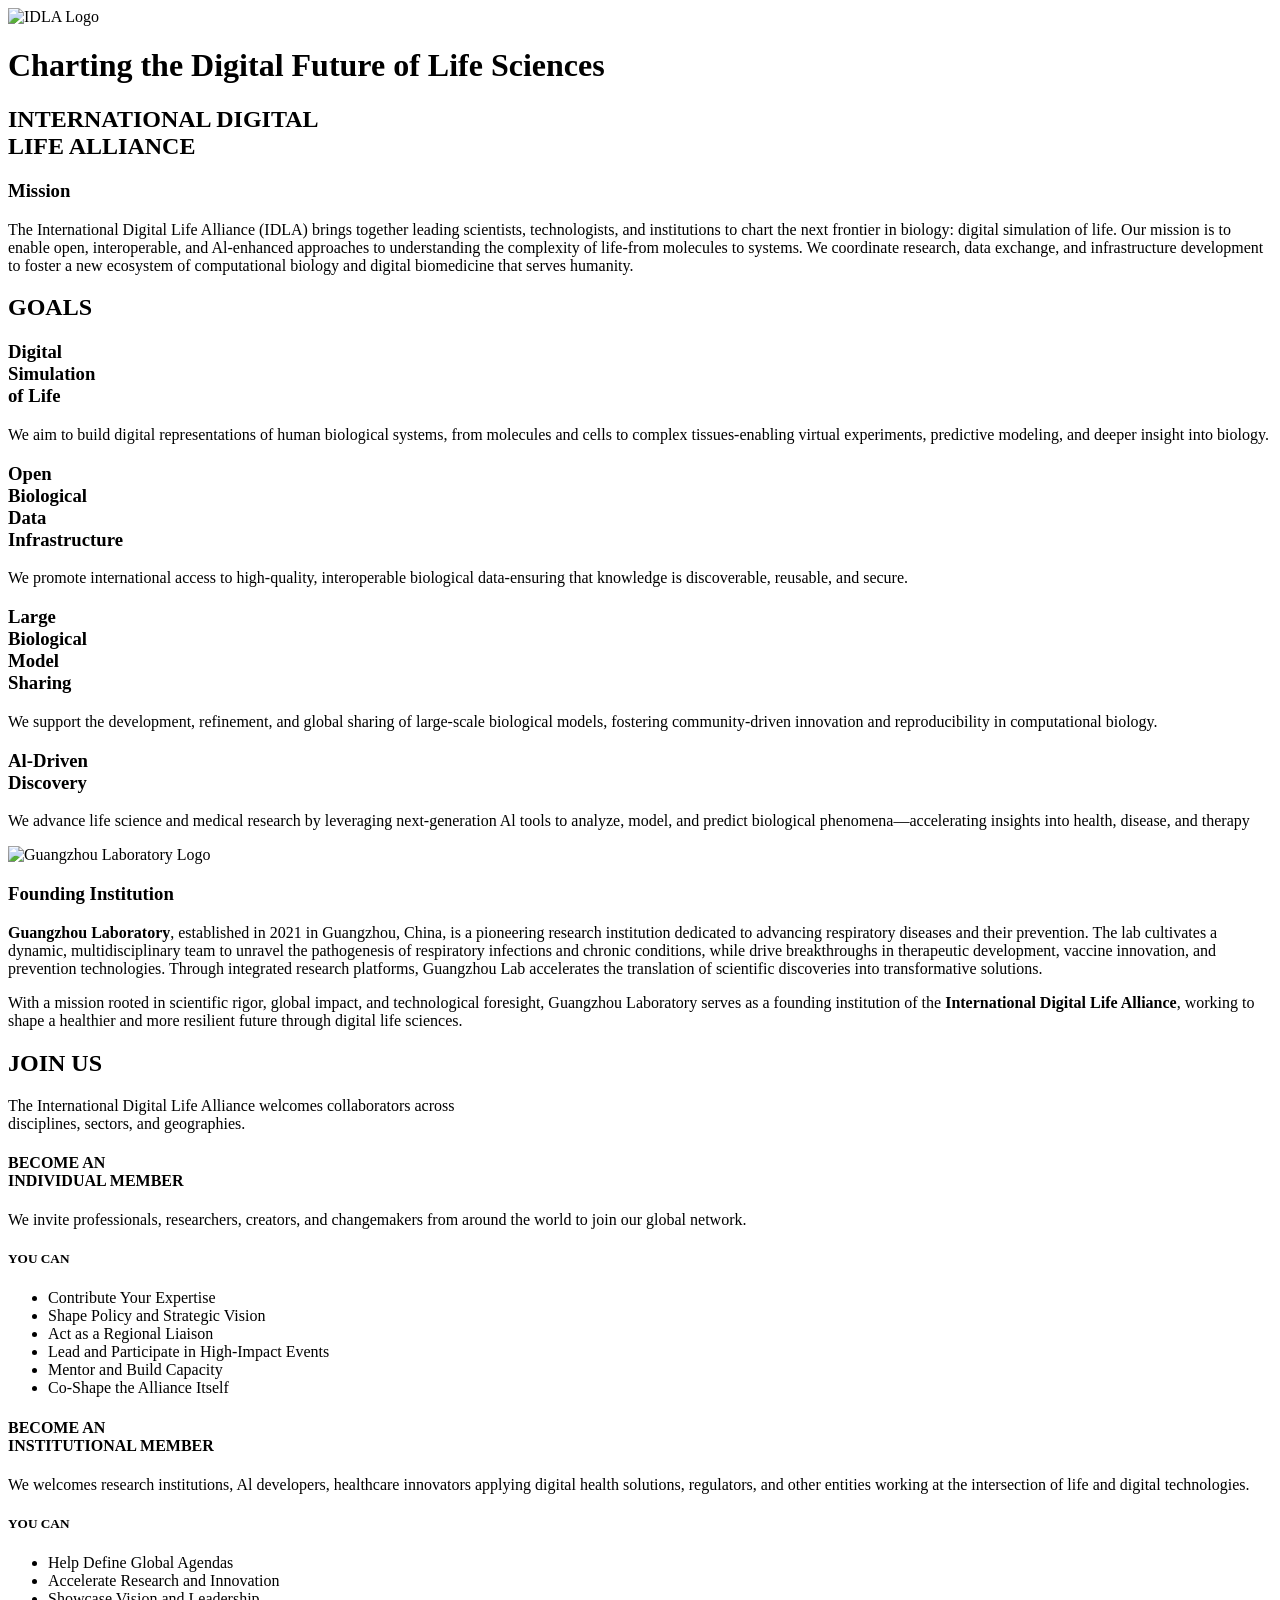
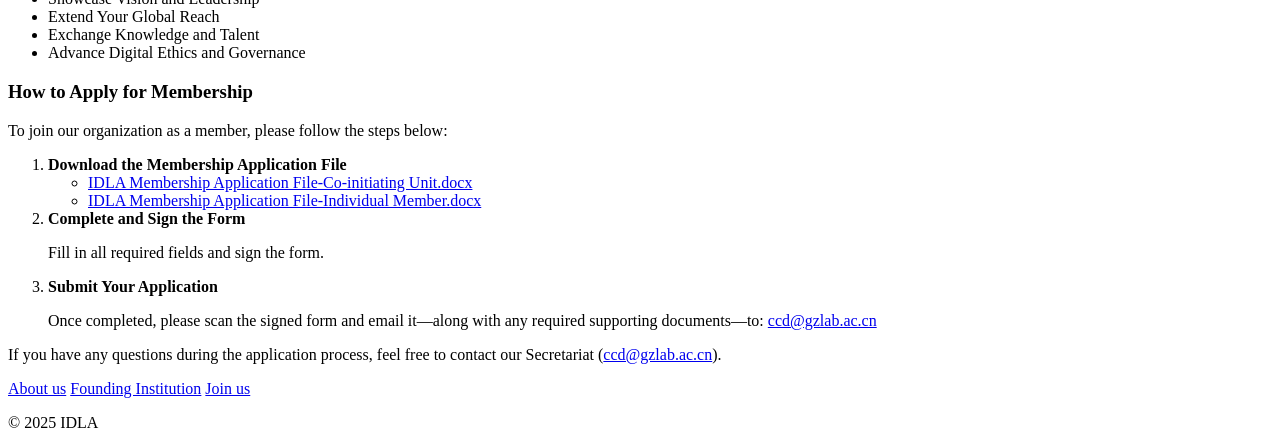
==== commit 1a9764e4: "fix: Update asset paths for GitHub Pages deployment - Converts all relative asset paths (CSS, images" ====
--- a/index.html
+++ b/index.html
@@ -4,14 +4,14 @@
     <meta charset="UTF-8">
     <meta name="viewport" content="width=device-width, initial-scale=1.0">
     <title>International Digital Life Alliance</title>
-    <link rel="stylesheet" href="css/style.css">
+    <link rel="stylesheet" href="/IDLA_webpage/css/style.css">
 </head>
 <body>
     <div class="page" id="page1">
         <header>
             
             <div class="header-content">
-                <div class="logo"><img src="figures/MJ_20250717_102444.png" alt="IDLA Logo"></div>
+                <div class="logo"><img src="/IDLA_webpage/figures/MJ_20250717_102444.png" alt="IDLA Logo"></div>
                 <h1>Charting the Digital Future of Life Sciences</h1>
             </div>
         </header>
@@ -63,7 +63,7 @@
         <section class="founding-institution">
             <div class="founding-content">
                 <div class="guangzhou-logo">
-                    <img src="figures/gslogo.png" alt="Guangzhou Laboratory Logo">
+                    <img src="/IDLA_webpage/figures/gslogo.png" alt="Guangzhou Laboratory Logo">
                 </div>
                 <div class="founding-text">
                     <h3>Founding Institution</h3>
@@ -115,8 +115,8 @@
                         <li>
                             <strong>Download the Membership Application File</strong>
                             <ul>
-                                <li><a href="docs/IDLA Membership Application File-Co-initiating Unit.docx" download>IDLA Membership Application File-Co-initiating Unit.docx</a></li>
-                                <li><a href="docs/IDLA Membership Application File-Individual Member.docx" download>IDLA Membership Application File-Individual Member.docx</a></li>
+                                <li><a href="/IDLA_webpage/docs/IDLA Membership Application File-Co-initiating Unit.docx" download>IDLA Membership Application File-Co-initiating Unit.docx</a></li>
+                                <li><a href="/IDLA_webpage/docs/IDLA Membership Application File-Individual Member.docx" download>IDLA Membership Application File-Individual Member.docx</a></li>
                             </ul>
                         </li>
                         <li>
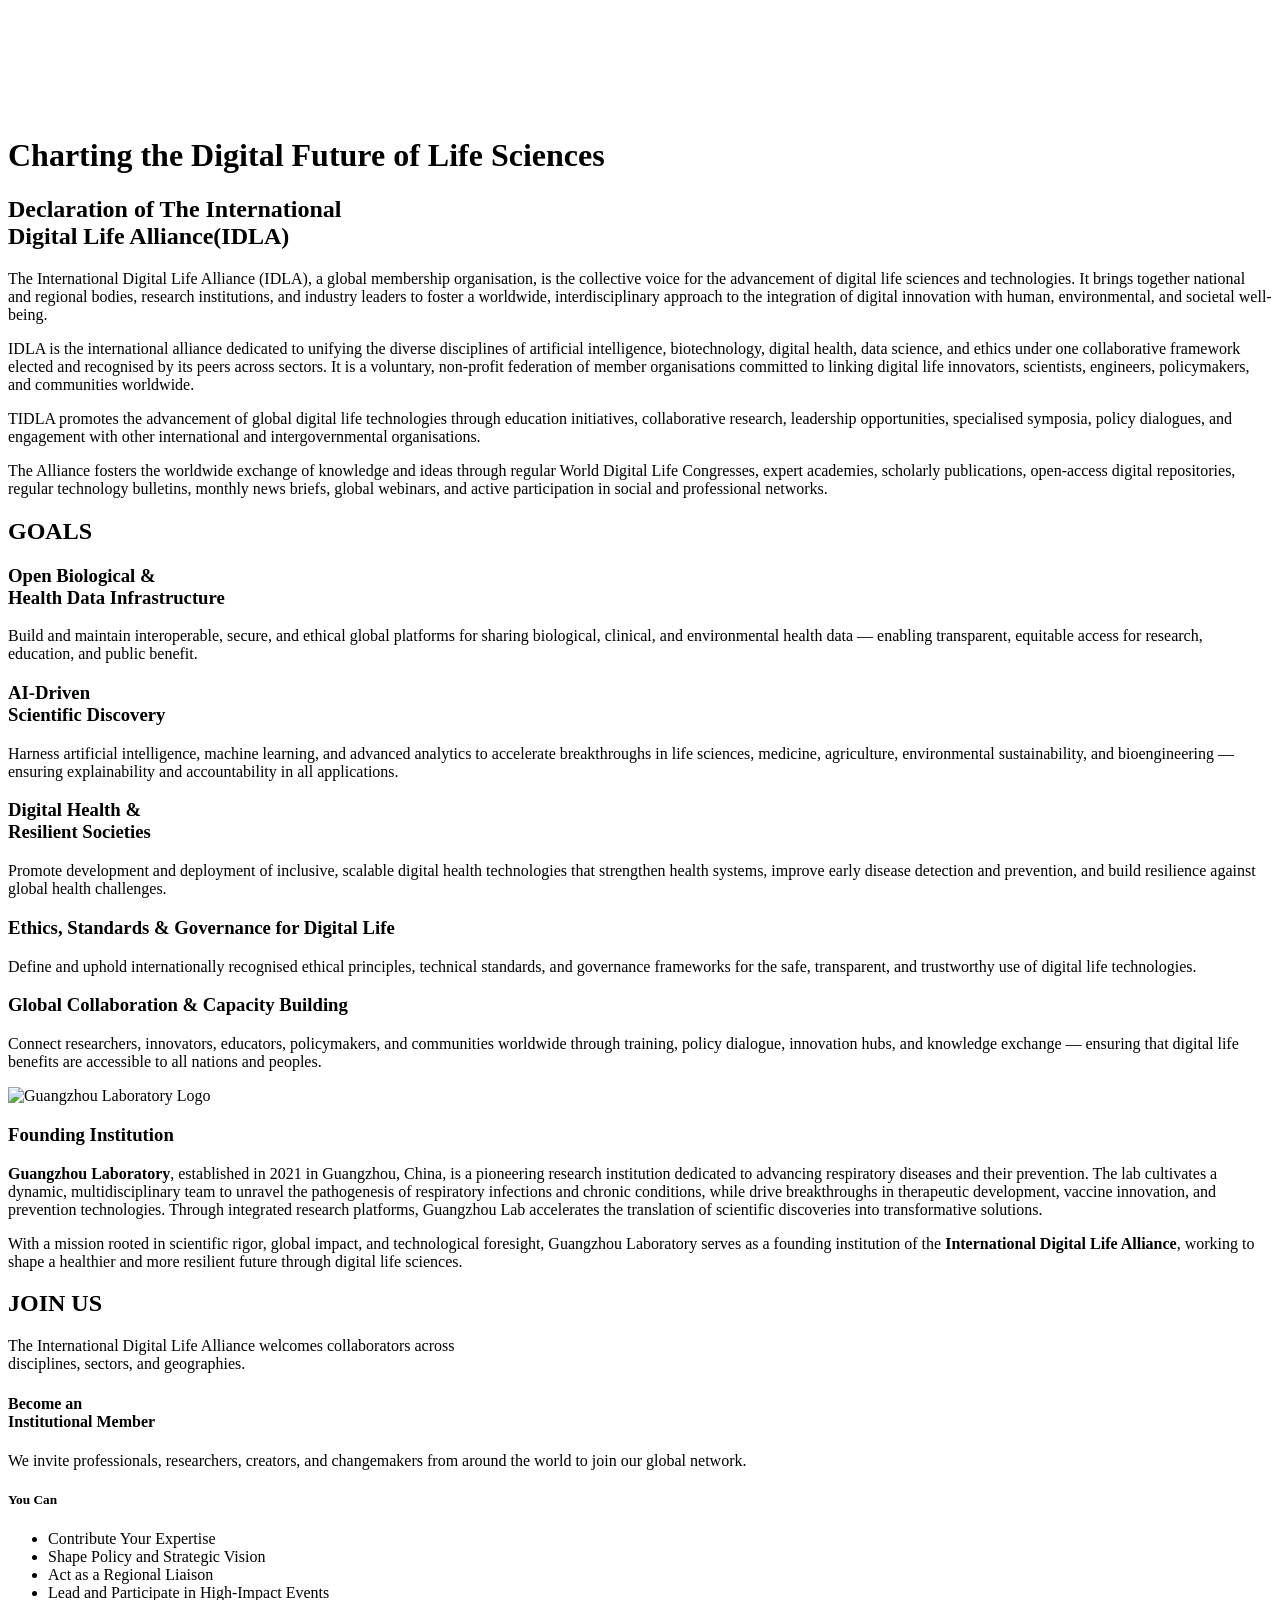
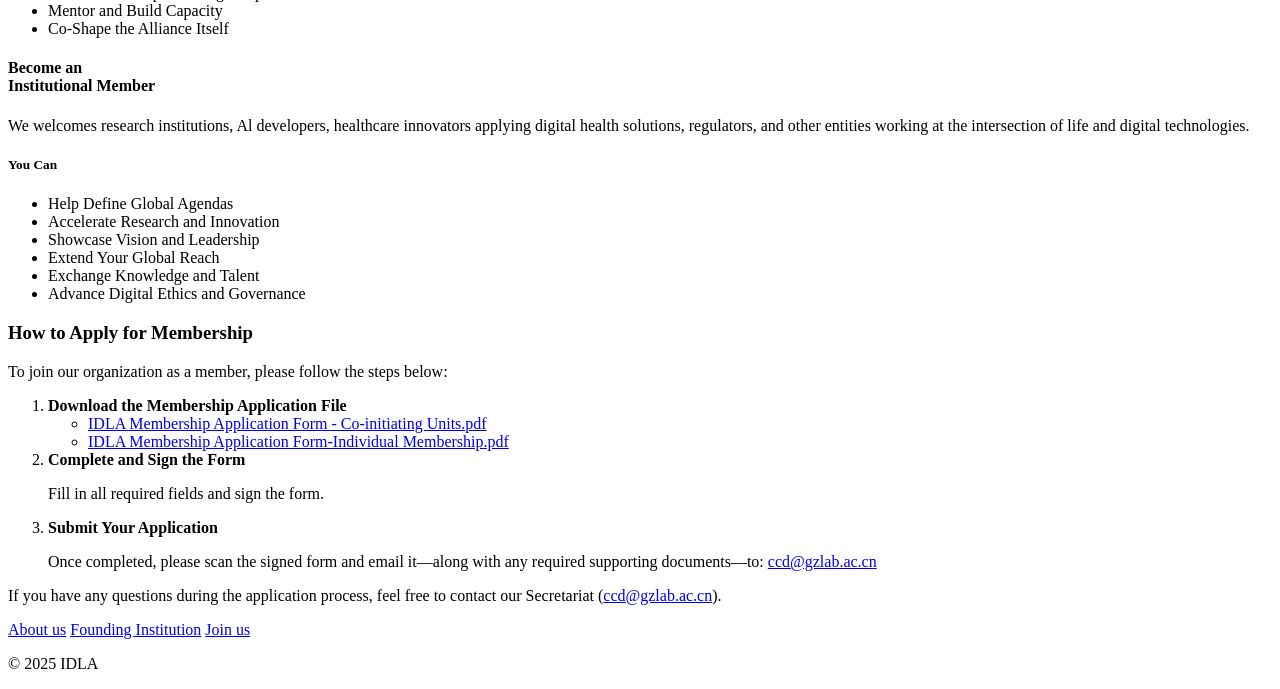
==== commit 0ae2cecf: "feat:优化PC端页面" ====
--- a/index.html
+++ b/index.html
@@ -5,53 +5,67 @@
     <meta name="viewport" content="width=device-width, initial-scale=1.0">
     <title>International Digital Life Alliance</title>
     <link rel="stylesheet" href="/IDLA_webpage/css/style.css">
+    <script>
+        if(window.innerWidth <= 960) {
+            window.location.href = "./mb.html";
+        }
+    </script>
 </head>
 <body>
     <div class="page" id="page1">
         <header>
             
             <div class="header-content">
-                <div class="logo"><img src="/IDLA_webpage/figures/MJ_20250717_102444.png" alt="IDLA Logo"></div>
+                <div class="logo"><img src="/figures/logo@4x.png" alt="IDLA Logo"></div>
                 <h1>Charting the Digital Future of Life Sciences</h1>
             </div>
         </header>
         <main>
             <section class="hero">
                 <div class="hero-content">
-                    <h2>INTERNATIONAL DIGITAL<br>LIFE ALLIANCE</h2>
-                    <h3>Mission</h3>
-                    <p>The International Digital Life Alliance (IDLA) brings together leading scientists, technologists, and institutions to chart the next frontier in biology: digital simulation of life. Our mission is to enable open, interoperable, and Al-enhanced approaches to understanding the complexity of life-from molecules to systems. We coordinate research, data exchange, and infrastructure development to foster a new ecosystem of computational biology and digital biomedicine that serves humanity.</p>
+                    <h2>Declaration of The International<br>Digital Life Alliance(IDLA)</h2>
+                    <p>The International Digital Life Alliance (IDLA), a global membership organisation, is the collective voice for the advancement of digital life sciences and technologies.  It brings together national and regional bodies, research institutions, and industry leaders to foster a worldwide, interdisciplinary approach to the integration of digital innovation with human, environmental, and societal well-being.</p>
+                    <p>IDLA is the international alliance dedicated to unifying the diverse disciplines of artificial intelligence, biotechnology, digital health, data science, and ethics under one collaborative framework elected and recognised by its peers across sectors.  It is a voluntary, non-profit federation of member organisations committed to linking digital life innovators, scientists, engineers, policymakers, and communities worldwide.</p>
+                    <p>TIDLA promotes the advancement of global digital life technologies through education initiatives, collaborative research, leadership opportunities, specialised symposia, policy dialogues, and engagement with other international and intergovernmental organisations.</p>
+                    <p>The Alliance fosters the worldwide exchange of knowledge and ideas through regular World Digital Life Congresses, expert academies, scholarly publications, open-access digital repositories, regular technology bulletins, monthly news briefs, global webinars, and active participation in social and professional networks.</p>
                 </div>
             </section>
             <section class="goals">
                 <h2>GOALS</h2>
                 <div class="goals-container">
                     <div class="goal-item">
-                        <div class="goal-icon" id="goal-sim"></div>
-                        <h3 class="goal-title">Digital<br>Simulation<br>of Life</h3>
+                        <div class="goal-icon" id="goal-data"></div>
+                        <h3>Open Biological &<br>Health Data Infrastructure</h3>
                         <div class="goal-p">
-                            <p>We aim to build digital representations of human biological systems, from molecules and cells to complex tissues-enabling virtual experiments, predictive modeling, and deeper insight into biology.</p>
-                        </div>
-                    </div>
-                    <div class="goal-item">
-                        <div class="goal-icon" id="goal-data"></div>
-                        <h3>Open<br>Biological<br>Data<br>Infrastructure</h3>
-                        <div class="goal-p">
-                            <p>We promote international access to high-quality, interoperable biological data-ensuring that knowledge is discoverable, reusable, and secure.</p>
-                        </div>
-                    </div>
-                    <div class="goal-item">
-                        <div class="goal-icon" id="goal-model"></div>
-                        <h3>Large<br>Biological<br>Model<br>Sharing</h3>
-                        <div class="goal-p">
-                            <p>We support the development, refinement, and global sharing of large-scale biological models, fostering community-driven innovation and reproducibility in computational biology.</p>
+                            <p>Build and maintain interoperable, secure, and ethical global platforms for sharing biological, clinical, and environmental health data — enabling transparent, equitable access for research, education, and public benefit.</p>
                         </div>
                     </div>
                     <div class="goal-item">
                         <div class="goal-icon" id="goal-ai"></div>
-                        <h3>Al-Driven<br>Discovery</h3>
+                        <h3>AI‑Driven<br>Scientific Discovery</h3>
                         <div class="goal-p">
-                            <p>We advance life science and medical research by leveraging next-generation Al tools to analyze, model, and predict biological phenomena—accelerating insights into health, disease, and therapy</p>
+                            <p>Harness artificial intelligence, machine learning, and advanced analytics to accelerate breakthroughs in life sciences, medicine, agriculture, environmental sustainability, and bioengineering — ensuring explainability and accountability in all applications.</p>
+                        </div>
+                    </div>
+                    <div class="goal-item">
+                        <div class="goal-icon" id="goal-health"></div>
+                        <h3>Digital Health &<br>Resilient Societies</h3>
+                        <div class="goal-p">
+                            <p>Promote development and deployment of inclusive, scalable digital health technologies that strengthen health systems, improve early disease detection and prevention, and build resilience against global health challenges.</p>
+                        </div>
+                    </div>
+                    <div class="goal-item">
+                        <div class="goal-icon" id="goal-ethics"></div>
+                        <h3>Ethics, Standards & Governance for Digital Life</h3>
+                        <div class="goal-p">
+                            <p>Define and uphold internationally recognised ethical principles, technical standards, and governance frameworks for the safe, transparent, and trustworthy use of digital life technologies.</p>
+                        </div>
+                    </div>
+                    <div class="goal-item">
+                        <div class="goal-icon" id="goal-collab"></div>
+                        <h3>Global Collaboration & Capacity Building</h3>
+                        <div class="goal-p">
+                            <p>Connect researchers, innovators, educators, policymakers, and communities worldwide through training, policy dialogue, innovation hubs, and knowledge exchange — ensuring that digital life benefits are accessible to all nations and peoples.</p>
                         </div>
                     </div>
                 </div>
@@ -63,7 +77,7 @@
         <section class="founding-institution">
             <div class="founding-content">
                 <div class="guangzhou-logo">
-                    <img src="/IDLA_webpage/figures/gslogo.png" alt="Guangzhou Laboratory Logo">
+                    <img src="/IDLA_webpage/figures/1.8图文组合形式2-1.png" alt="Guangzhou Laboratory Logo">
                 </div>
                 <div class="founding-text">
                     <h3>Founding Institution</h3>
@@ -72,16 +86,16 @@
                 </div>
             </div>
         </section>
-        <section class="join-us">
+        <section class="join-us" id="join-us-section">
             <h2>JOIN US</h2>
             <p class="join-us-intro">The International Digital Life Alliance welcomes collaborators across<br>disciplines, sectors, and geographies.</p>
             <div class="join-us-background">
                 <div class="join-container">
                     <div class="join-column">
-                        <h4>BECOME AN<br>INDIVIDUAL MEMBER</h4>
+                        <h4>Become an<br>Institutional Member</h4>
                         <p>We invite professionals, researchers, creators, and changemakers from around the world to join our global network.</p>
                         <div class="join-details">
-                            <h5>YOU CAN</h5>
+                            <h5>You Can</h5>
                             <ul>
                                 <li>Contribute Your Expertise</li>
                                 <li>Shape Policy and Strategic Vision</li>
@@ -93,10 +107,10 @@
                         </div>
                     </div>
                     <div class="join-column">
-                        <h4>BECOME AN<br>INSTITUTIONAL MEMBER</h4>
+                        <h4>Become an<br>Institutional Member</h4>
                         <p>We welcomes research institutions, Al developers, healthcare innovators applying digital health solutions, regulators, and other entities working at the intersection of life and digital technologies.</p>
                         <div class="join-details">
-                            <h5>YOU CAN</h5>
+                            <h5>You Can</h5>
                             <ul>
                                 <li>Help Define Global Agendas</li>
                                 <li>Accelerate Research and Innovation</li>
@@ -115,8 +129,8 @@
                         <li>
                             <strong>Download the Membership Application File</strong>
                             <ul>
-                                <li><a href="/IDLA_webpage/docs/IDLA Membership Application File-Co-initiating Unit.docx" download>IDLA Membership Application File-Co-initiating Unit.docx</a></li>
-                                <li><a href="/IDLA_webpage/docs/IDLA Membership Application File-Individual Member.docx" download>IDLA Membership Application File-Individual Member.docx</a></li>
+                                <li><a href="/IDLA_webpage/pdf/IDLA Membership Application Form - Co-initiating Units.pdf" download>IDLA Membership Application Form - Co-initiating Units.pdf</a></li>
+                                <li><a href="/IDLA_webpage/pdf/IDLA Membership Application Form-Individual Membership.pdf" download>IDLA Membership Application Form-Individual Membership.pdf</a></li>
                             </ul>
                         </li>
                         <li>
@@ -136,7 +150,7 @@
             <nav>
                 <a href="#page1">About us</a>
                 <a href="#page2">Founding Institution</a>
-                <a href="#page2">Join us</a>
+                <a href="#join-us-section">Join us</a>
             </nav>
             <p>© 2025 IDLA</p>
         </footer>
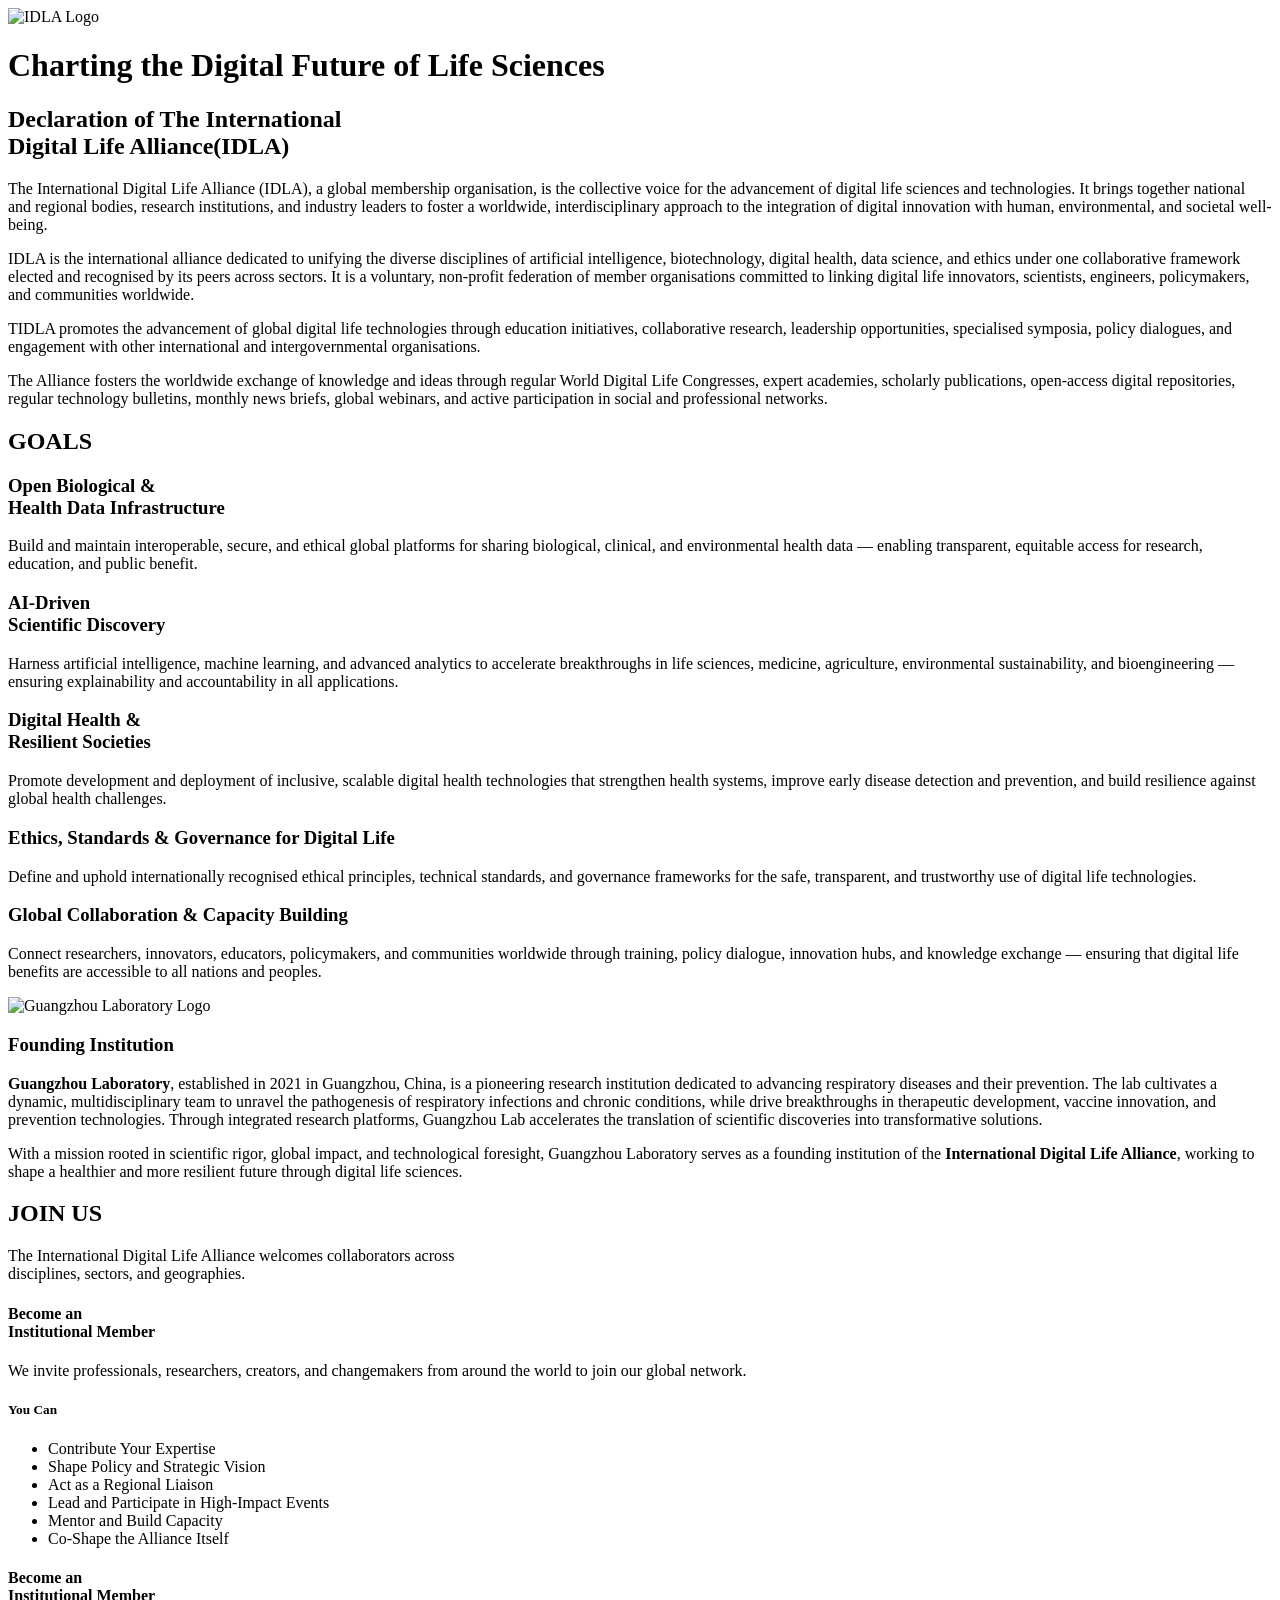
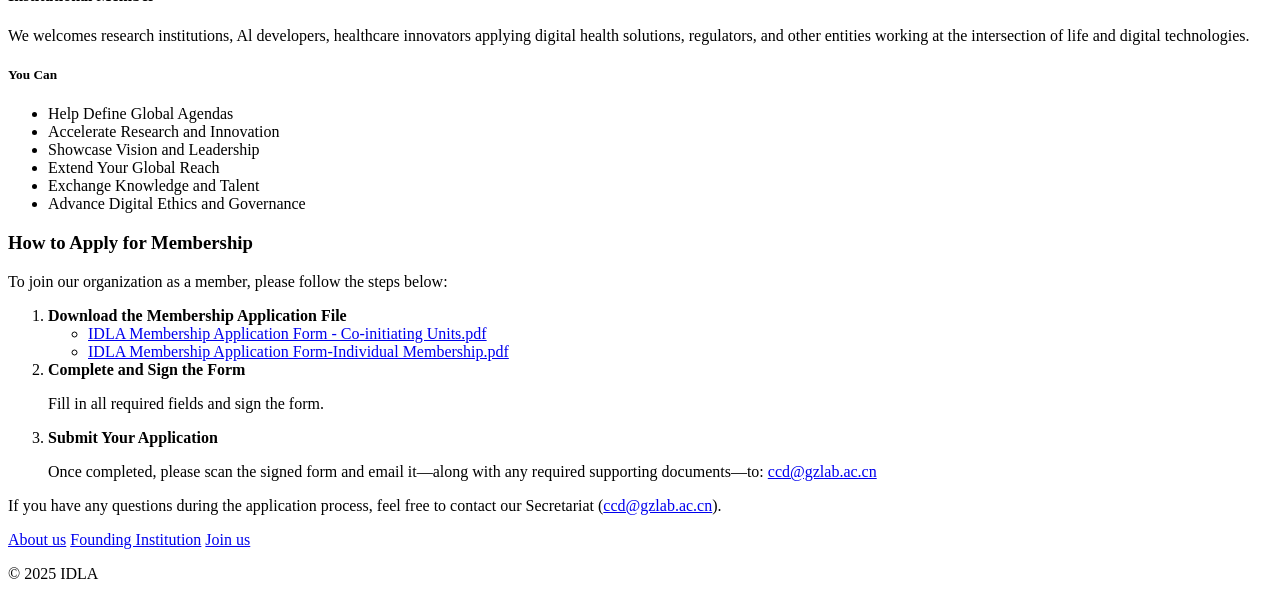
==== commit 66302a2e: "feat:调整图片路径，增加 IDLA_webpage 前缀" ====
--- a/index.html
+++ b/index.html
@@ -16,7 +16,7 @@
         <header>
             
             <div class="header-content">
-                <div class="logo"><img src="/figures/logo@4x.png" alt="IDLA Logo"></div>
+                <div class="logo"><img src="/IDLA_webpage/figures/logo@4x.png" alt="IDLA Logo"></div>
                 <h1>Charting the Digital Future of Life Sciences</h1>
             </div>
         </header>
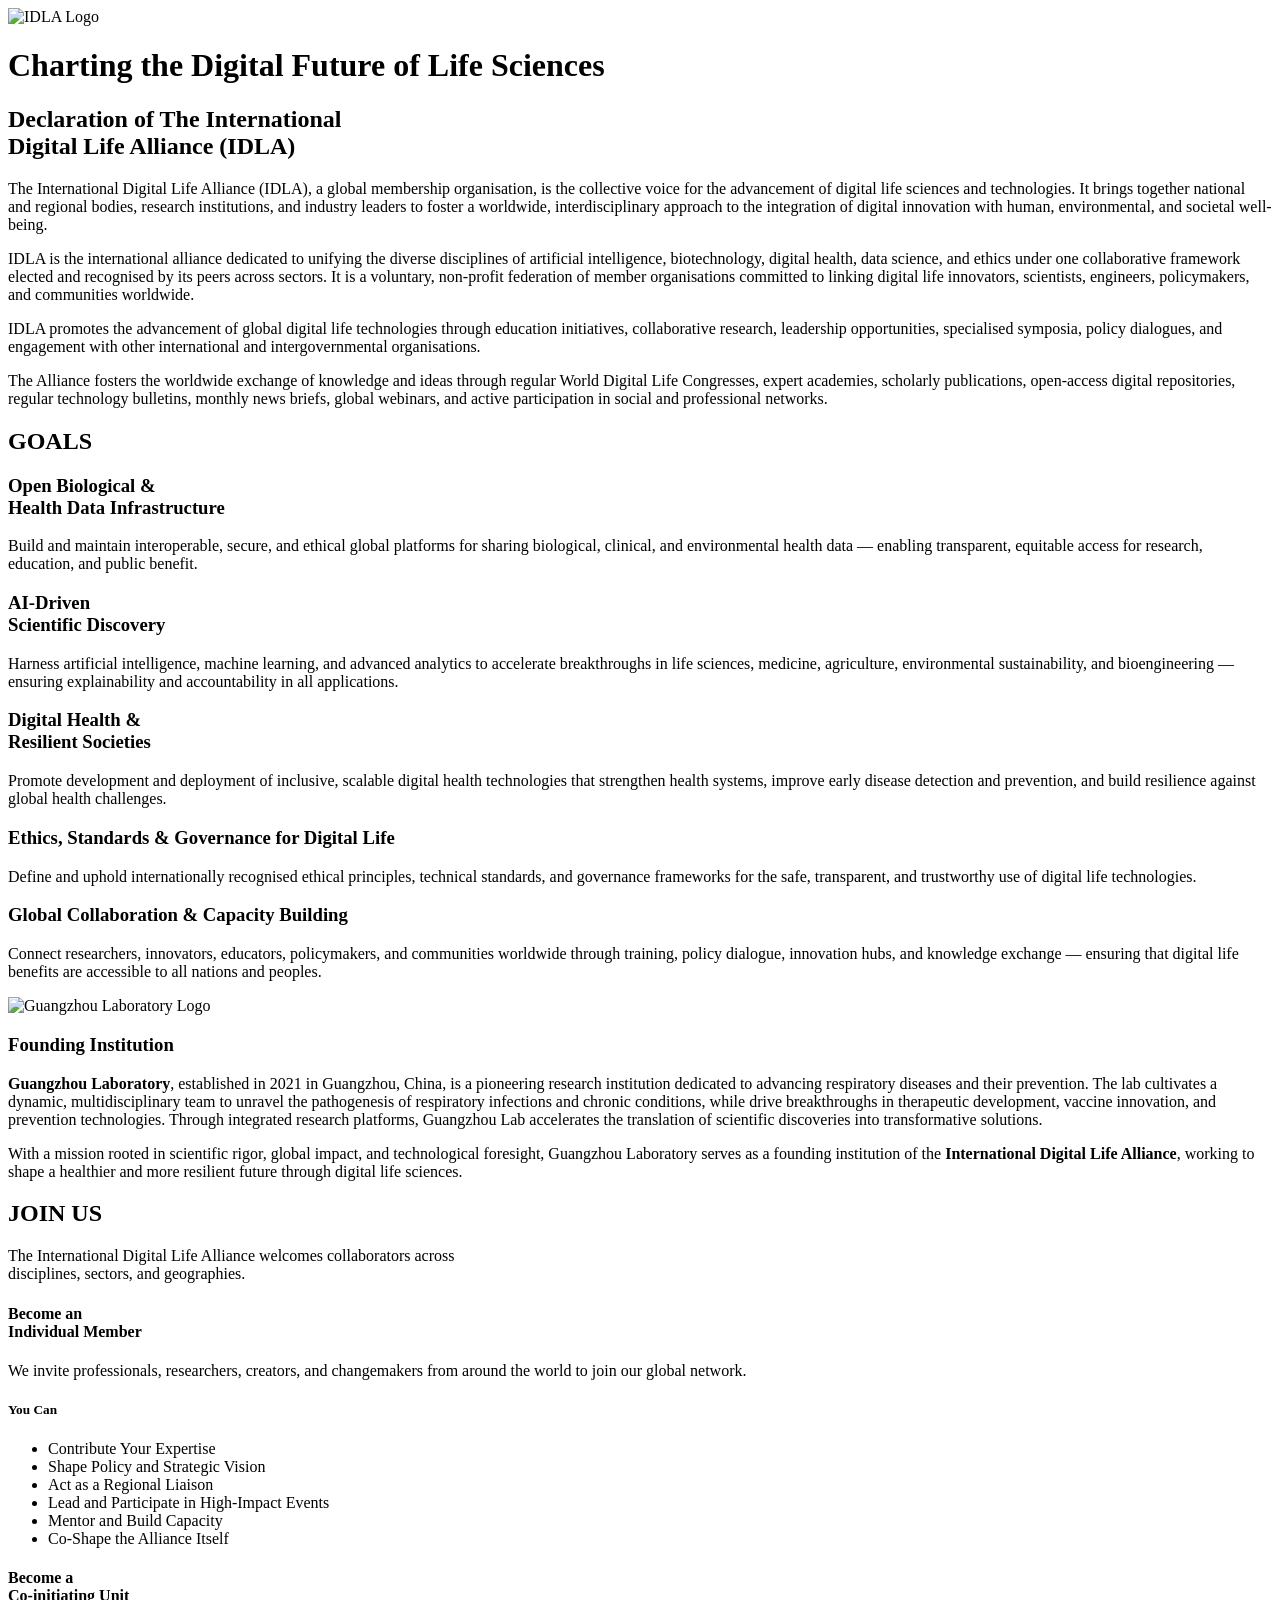
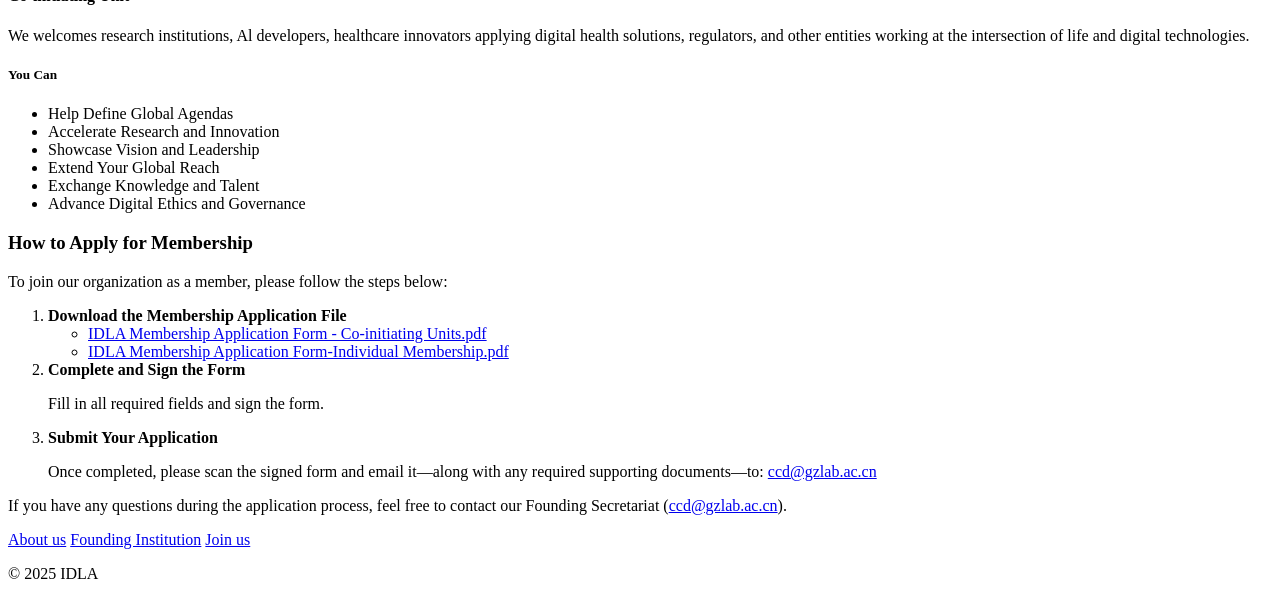
==== commit 9318925a: "feat:细节调整" ====
--- a/index.html
+++ b/index.html
@@ -23,10 +23,10 @@
         <main>
             <section class="hero">
                 <div class="hero-content">
-                    <h2>Declaration of The International<br>Digital Life Alliance(IDLA)</h2>
+                    <h2>Declaration of The International<br>Digital Life Alliance (IDLA)</h2>
                     <p>The International Digital Life Alliance (IDLA), a global membership organisation, is the collective voice for the advancement of digital life sciences and technologies.  It brings together national and regional bodies, research institutions, and industry leaders to foster a worldwide, interdisciplinary approach to the integration of digital innovation with human, environmental, and societal well-being.</p>
                     <p>IDLA is the international alliance dedicated to unifying the diverse disciplines of artificial intelligence, biotechnology, digital health, data science, and ethics under one collaborative framework elected and recognised by its peers across sectors.  It is a voluntary, non-profit federation of member organisations committed to linking digital life innovators, scientists, engineers, policymakers, and communities worldwide.</p>
-                    <p>TIDLA promotes the advancement of global digital life technologies through education initiatives, collaborative research, leadership opportunities, specialised symposia, policy dialogues, and engagement with other international and intergovernmental organisations.</p>
+                    <p>IDLA promotes the advancement of global digital life technologies through education initiatives, collaborative research, leadership opportunities, specialised symposia, policy dialogues, and engagement with other international and intergovernmental organisations.</p>
                     <p>The Alliance fosters the worldwide exchange of knowledge and ideas through regular World Digital Life Congresses, expert academies, scholarly publications, open-access digital repositories, regular technology bulletins, monthly news briefs, global webinars, and active participation in social and professional networks.</p>
                 </div>
             </section>
@@ -92,7 +92,7 @@
             <div class="join-us-background">
                 <div class="join-container">
                     <div class="join-column">
-                        <h4>Become an<br>Institutional Member</h4>
+                        <h4>Become an<br>Individual Member</h4>
                         <p>We invite professionals, researchers, creators, and changemakers from around the world to join our global network.</p>
                         <div class="join-details">
                             <h5>You Can</h5>
@@ -107,7 +107,7 @@
                         </div>
                     </div>
                     <div class="join-column">
-                        <h4>Become an<br>Institutional Member</h4>
+                        <h4>Become a<br>Co-initiating Unit</h4>
                         <p>We welcomes research institutions, Al developers, healthcare innovators applying digital health solutions, regulators, and other entities working at the intersection of life and digital technologies.</p>
                         <div class="join-details">
                             <h5>You Can</h5>
@@ -142,7 +142,7 @@
                             <p>Once completed, please scan the signed form and email it—along with any required supporting documents—to: <a href="mailto:ccd@gzlab.ac.cn">ccd@gzlab.ac.cn</a></p>
                         </li>
                     </ol>
-                    <p>If you have any questions during the application process, feel free to contact our Secretariat (<a href="mailto:ccd@gzlab.ac.cn">ccd@gzlab.ac.cn</a>).</p>
+                    <p>If you have any questions during the application process, feel free to contact our Founding Secretariat (<a href="mailto:ccd@gzlab.ac.cn">ccd@gzlab.ac.cn</a>).</p>
                 </div>
             </div>
         </section>
